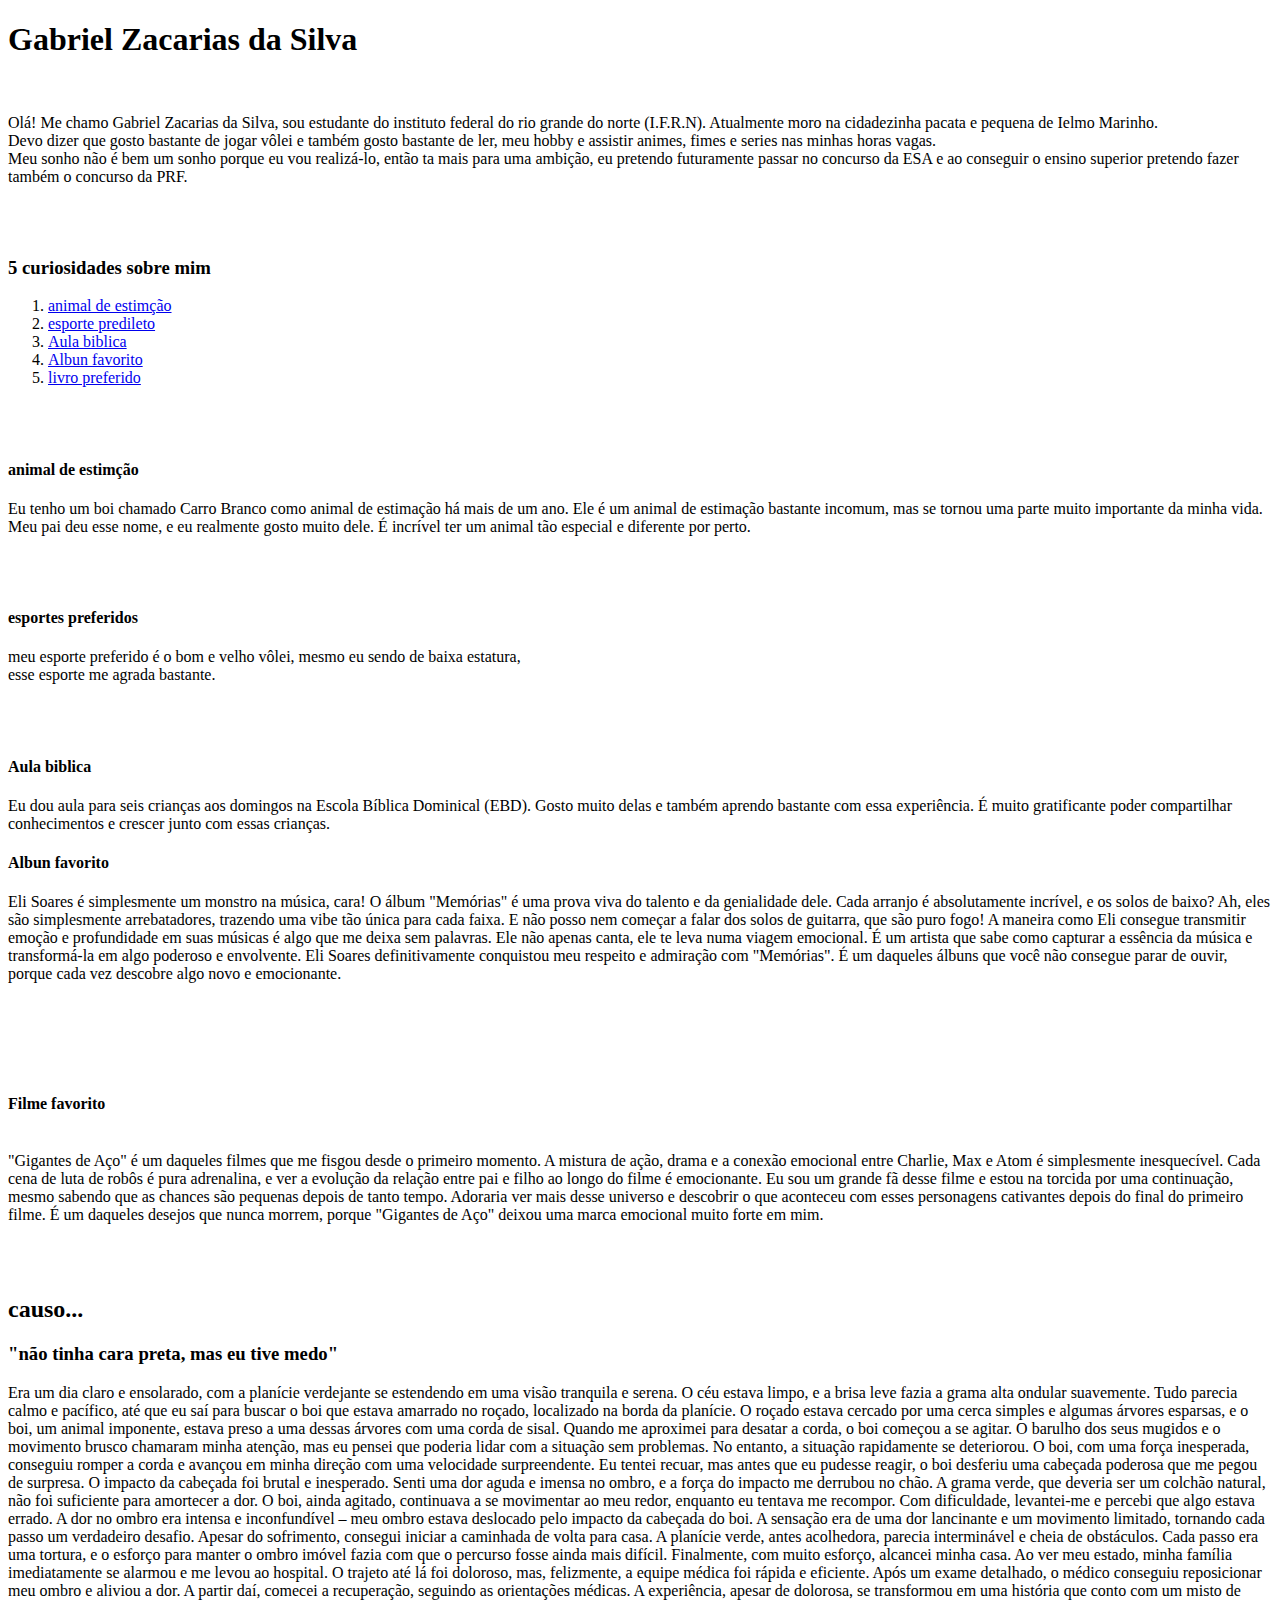
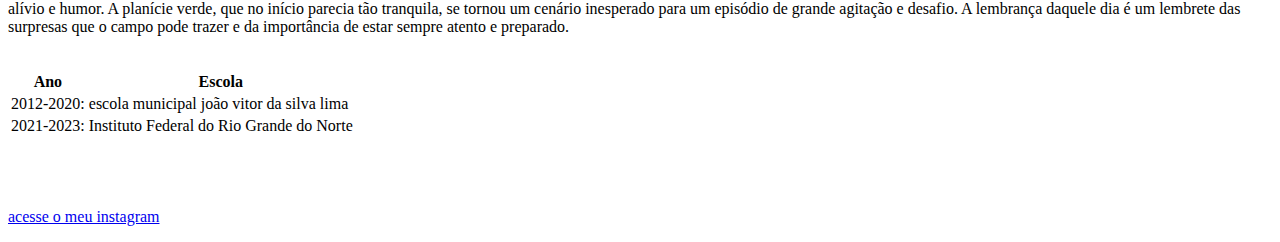
==== Site_Pessoal/index.html @ 0d8bdc3b "Update index.html" ====
<!DOCTYPE html>
<html lang="en">
<head>
    <meta charset="UTF-8">
    <meta name="viewport" content="width=device-width, initial-scale=1.0">
    <link rel="stylesheet" href="style1.css">
    <title>Document</title>
</head>
<body>
    <h1>Gabriel Zacarias da Silva</h1>
    <img src="" alt="">
   
    <p>
        Olá! Me chamo Gabriel Zacarias da Silva, sou estudante do instituto federal do rio grande do norte (I.F.R.N). Atualmente moro na cidadezinha pacata e pequena de Ielmo Marinho. <br> Devo dizer que gosto bastante de jogar vôlei e também gosto bastante de ler, meu hobby e assistir animes, fimes e series nas minhas horas vagas.  <br> Meu sonho não é bem um sonho porque eu vou realizá-lo, então ta mais para uma ambição, eu pretendo futuramente passar no concurso da ESA e ao conseguir o ensino superior pretendo fazer também o concurso da PRF.
    </p>
    <br>
    <br>
    <nav>
        <h3>5 curiosidades sobre mim</h3>
        <ol>
            <li><a href="#animal">animal de estimção </a></li>
            <li><a href="#esporte">esporte predileto</a></li>
            <li><a href="#aula.b">Aula biblica</a></li>
            <li><a href="#musica"> Albun favorito</a></li>
            <li><a href="#Filme">livro preferido</a></li>
         </ol>
         <br>
         <br>
         <h4 id="animal">animal de estimção</h5>
           <p>Eu tenho um boi chamado Carro Branco como animal de estimação há mais de um ano. Ele é um animal de estimação bastante incomum, mas se tornou uma parte muito importante da minha vida. Meu pai deu esse nome, e eu realmente gosto muito dele. É incrível ter um animal tão especial e diferente por perto.</p>
         <br>
         <br>
         <h4 id="esporte">esportes preferidos</h4>
           <p>meu esporte preferido é o bom e velho vôlei, mesmo eu sendo de baixa estatura,<br>
             esse esporte me agrada bastante.</p>
         <br>
         <br>
         <h4 id="aula.b">Aula biblica</h4>
           <p>Eu dou aula para seis crianças aos domingos na Escola Bíblica Dominical (EBD). Gosto muito delas e também aprendo bastante com essa experiência. É muito gratificante poder compartilhar conhecimentos e crescer junto com essas crianças.</p>
          <h4 id="musica">Albun favorito</h4>
           <p>Eli Soares é simplesmente um monstro na música, cara! O álbum "Memórias" é uma prova viva do talento e da genialidade dele. Cada arranjo é absolutamente incrível, e os solos de baixo? Ah, eles são simplesmente arrebatadores, trazendo uma vibe tão única para cada faixa. E não posso nem começar a falar dos solos de guitarra, que são puro fogo!

            A maneira como Eli consegue transmitir emoção e profundidade em suas músicas é algo que me deixa sem palavras. Ele não apenas canta, ele te leva numa viagem emocional. É um artista que sabe como capturar a essência da música e transformá-la em algo poderoso e envolvente.
            
            Eli Soares definitivamente conquistou meu respeito e admiração com "Memórias". É um daqueles álbuns que você não consegue parar de ouvir, porque cada vez descobre algo novo e emocionante. <br>
            <br>
            <br>

            <br>  
          <br>
          <br>
           <h4 id="Filme">Filme favorito</h4>
              <p> <br>
                "Gigantes de Aço" é um daqueles filmes que me fisgou desde o primeiro momento. A mistura de ação, drama e a conexão emocional entre Charlie, Max e Atom é simplesmente inesquecível. Cada cena de luta de robôs é pura adrenalina, e ver a evolução da relação entre pai e filho ao longo do filme é emocionante.

Eu sou um grande fã desse filme e estou na torcida por uma continuação, mesmo sabendo que as chances são pequenas depois de tanto tempo. Adoraria ver mais desse universo e descobrir o que aconteceu com esses personagens cativantes depois do final do primeiro filme. É um daqueles desejos que nunca morrem, porque "Gigantes de Aço" deixou uma marca emocional muito forte em mim.</p>
            <br><br>
            <h2>causo...</h2>
              <h3>"não tinha cara preta, mas eu tive medo"</h3>
               <p>Era um dia claro e ensolarado, com a planície verdejante se estendendo em uma visão tranquila e serena. O céu estava limpo, e a brisa leve fazia a grama alta ondular suavemente. Tudo parecia calmo e pacífico, até que eu saí para buscar o boi que estava amarrado no roçado, localizado na borda da planície.

                O roçado estava cercado por uma cerca simples e algumas árvores esparsas, e o boi, um animal imponente, estava preso a uma dessas árvores com uma corda de sisal. Quando me aproximei para desatar a corda, o boi começou a se agitar. O barulho dos seus mugidos e o movimento brusco chamaram minha atenção, mas eu pensei que poderia lidar com a situação sem problemas.
                
                No entanto, a situação rapidamente se deteriorou. O boi, com uma força inesperada, conseguiu romper a corda e avançou em minha direção com uma velocidade surpreendente. Eu tentei recuar, mas antes que eu pudesse reagir, o boi desferiu uma cabeçada poderosa que me pegou de surpresa.
                
                O impacto da cabeçada foi brutal e inesperado. Senti uma dor aguda e imensa no ombro, e a força do impacto me derrubou no chão. A grama verde, que deveria ser um colchão natural, não foi suficiente para amortecer a dor. O boi, ainda agitado, continuava a se movimentar ao meu redor, enquanto eu tentava me recompor.
                
                Com dificuldade, levantei-me e percebi que algo estava errado. A dor no ombro era intensa e inconfundível – meu ombro estava deslocado pelo impacto da cabeçada do boi. A sensação era de uma dor lancinante e um movimento limitado, tornando cada passo um verdadeiro desafio.
                
                Apesar do sofrimento, consegui iniciar a caminhada de volta para casa. A planície verde, antes acolhedora, parecia interminável e cheia de obstáculos. Cada passo era uma tortura, e o esforço para manter o ombro imóvel fazia com que o percurso fosse ainda mais difícil.
                
                Finalmente, com muito esforço, alcancei minha casa. Ao ver meu estado, minha família imediatamente se alarmou e me levou ao hospital. O trajeto até lá foi doloroso, mas, felizmente, a equipe médica foi rápida e eficiente. Após um exame detalhado, o médico conseguiu reposicionar meu ombro e aliviou a dor. A partir daí, comecei a recuperação, seguindo as orientações médicas.
                
                A experiência, apesar de dolorosa, se transformou em uma história que conto com um misto de alívio e humor. A planície verde, que no início parecia tão tranquila, se tornou um cenário inesperado para um episódio de grande agitação e desafio. A lembrança daquele dia é um lembrete das surpresas que o campo pode trazer e da importância de estar sempre atento e preparado.</p>
          
    </nav>
    
    <table>
        <tr>
         <th>Ano</th>
         <th>Escola</th>
        </tr>
        <tr>
            <td>2012-2020:</td>
            <td>escola municipal joão vitor da silva lima</td>
        </tr>
        <tr>
            <td>2021-2023:</td>
            <br>
            <td>Instituto Federal do Rio Grande do Norte</td>
        </tr>
       
    </table>
    <br>
    <br>
    <br>
    <a href="https://www.instagram.com/gabrielzacarias653/?next=%2F"><p>acesse o meu instagram</p></a>
    
</body>
</html>
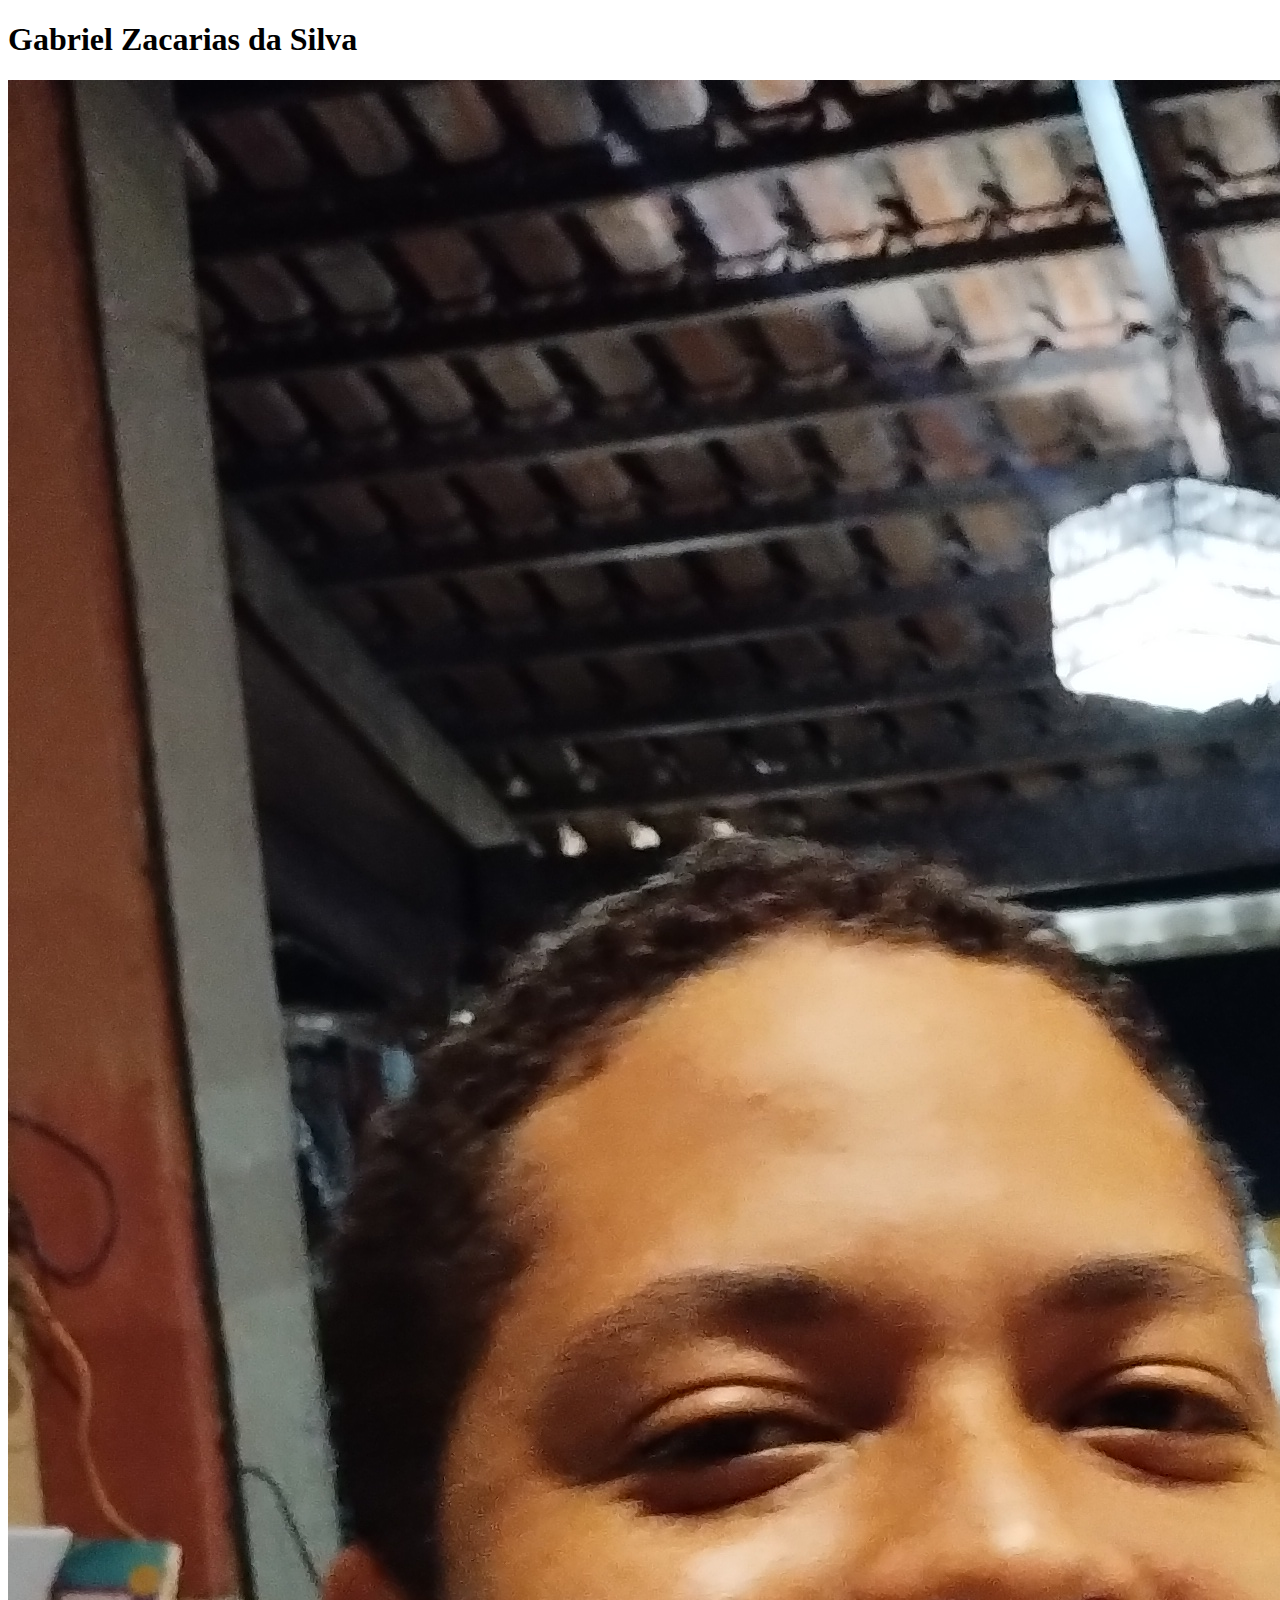
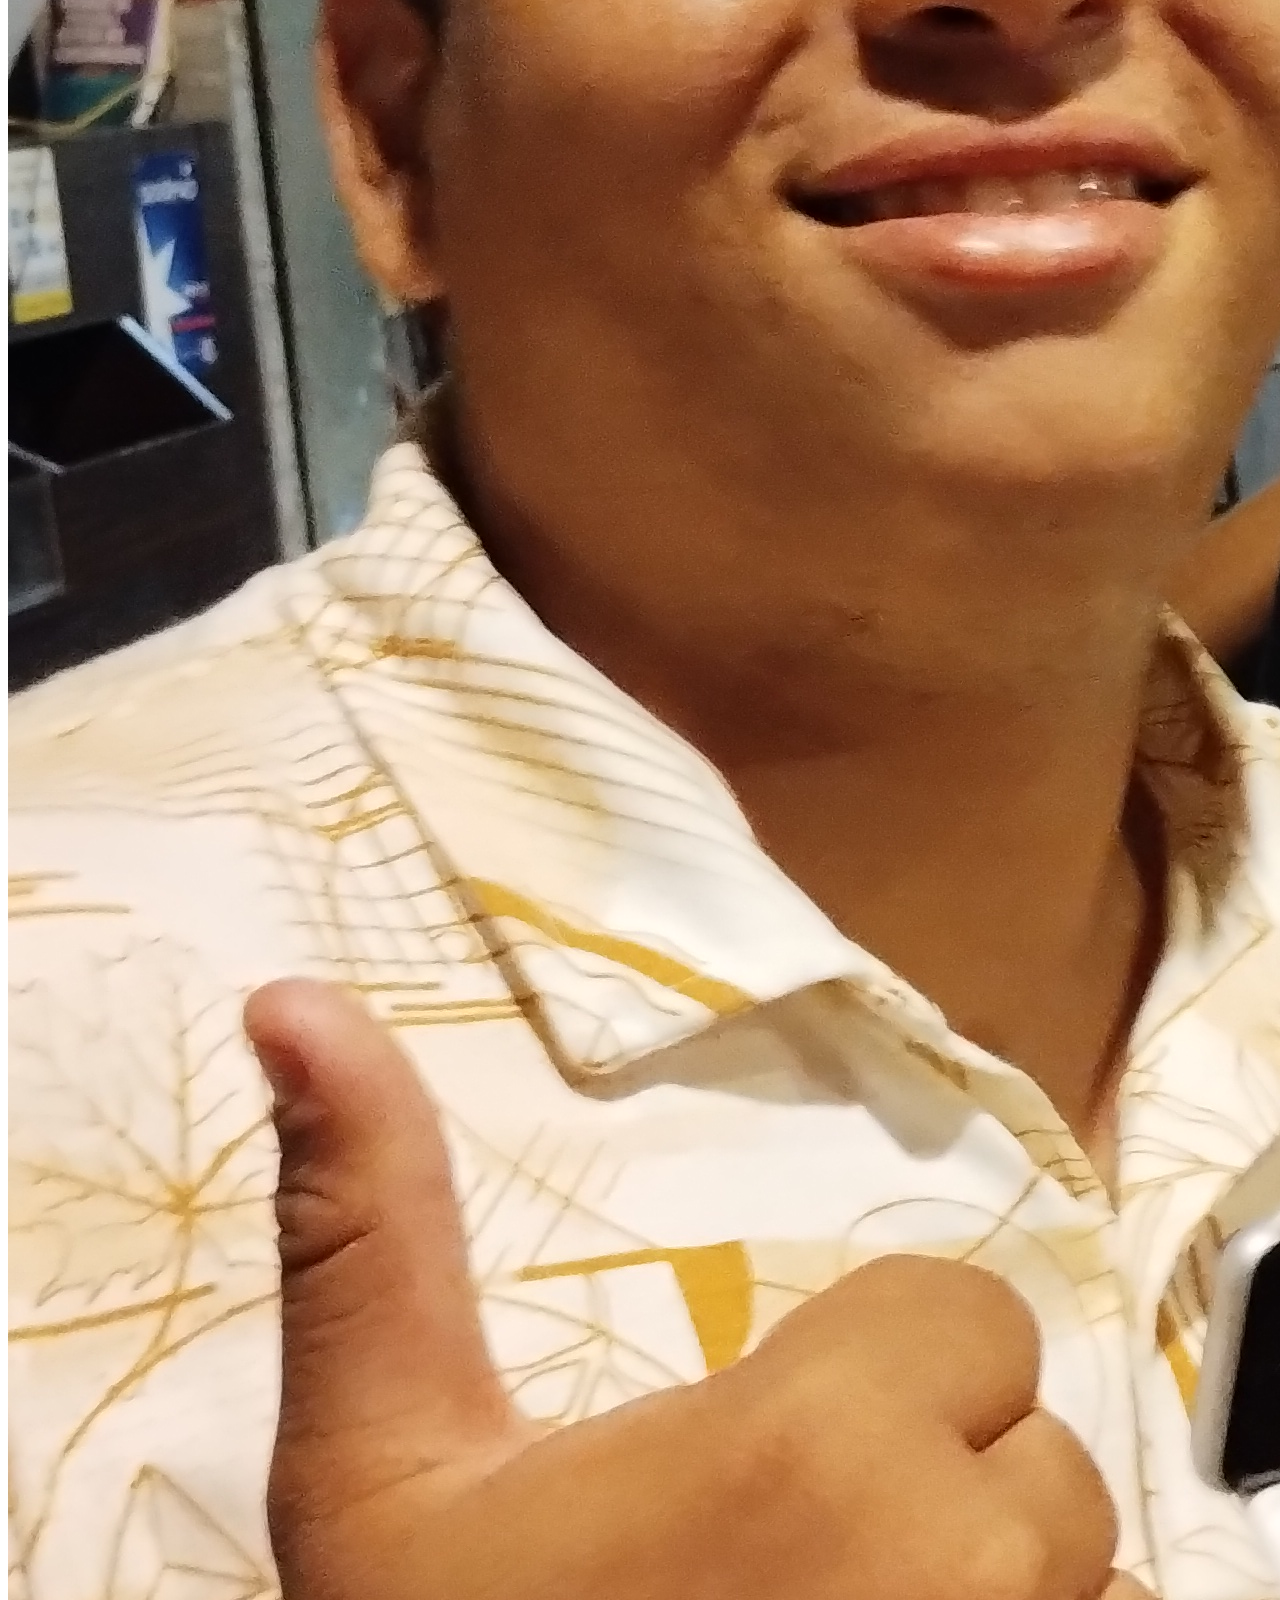
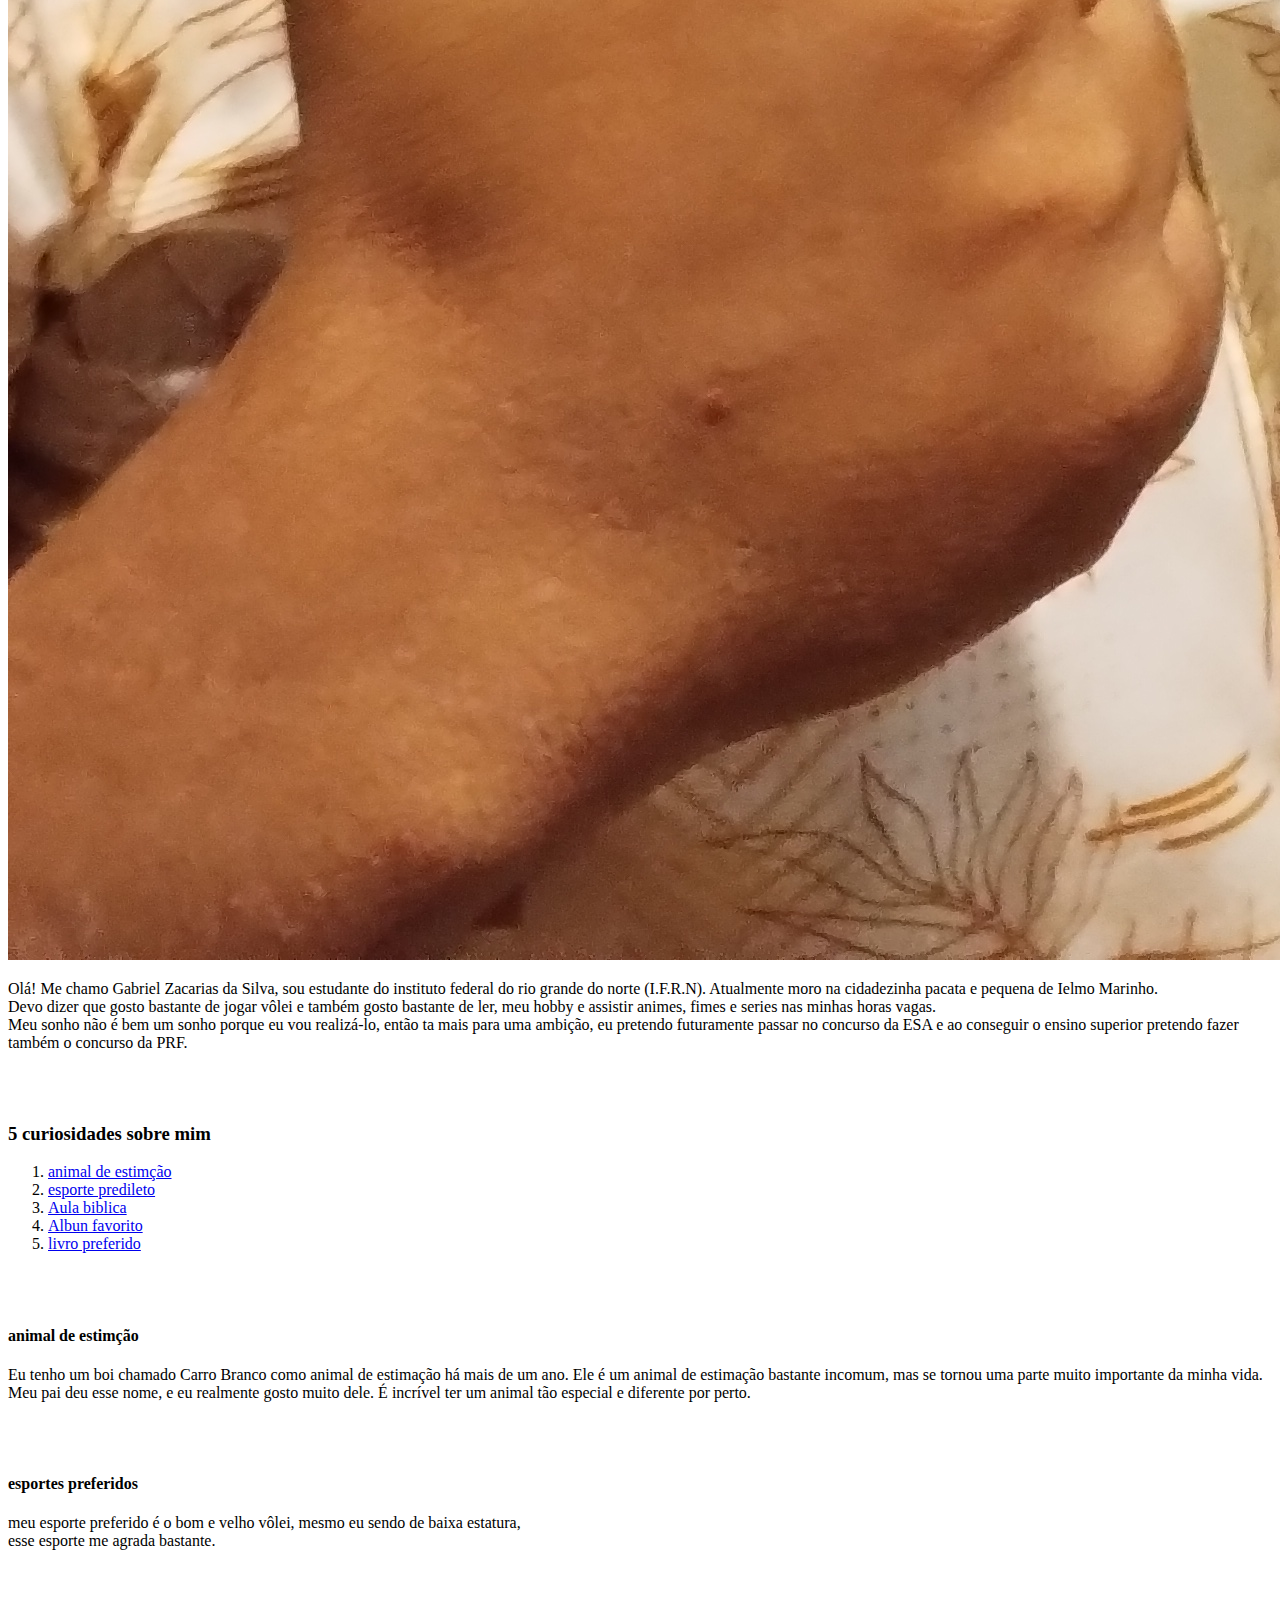
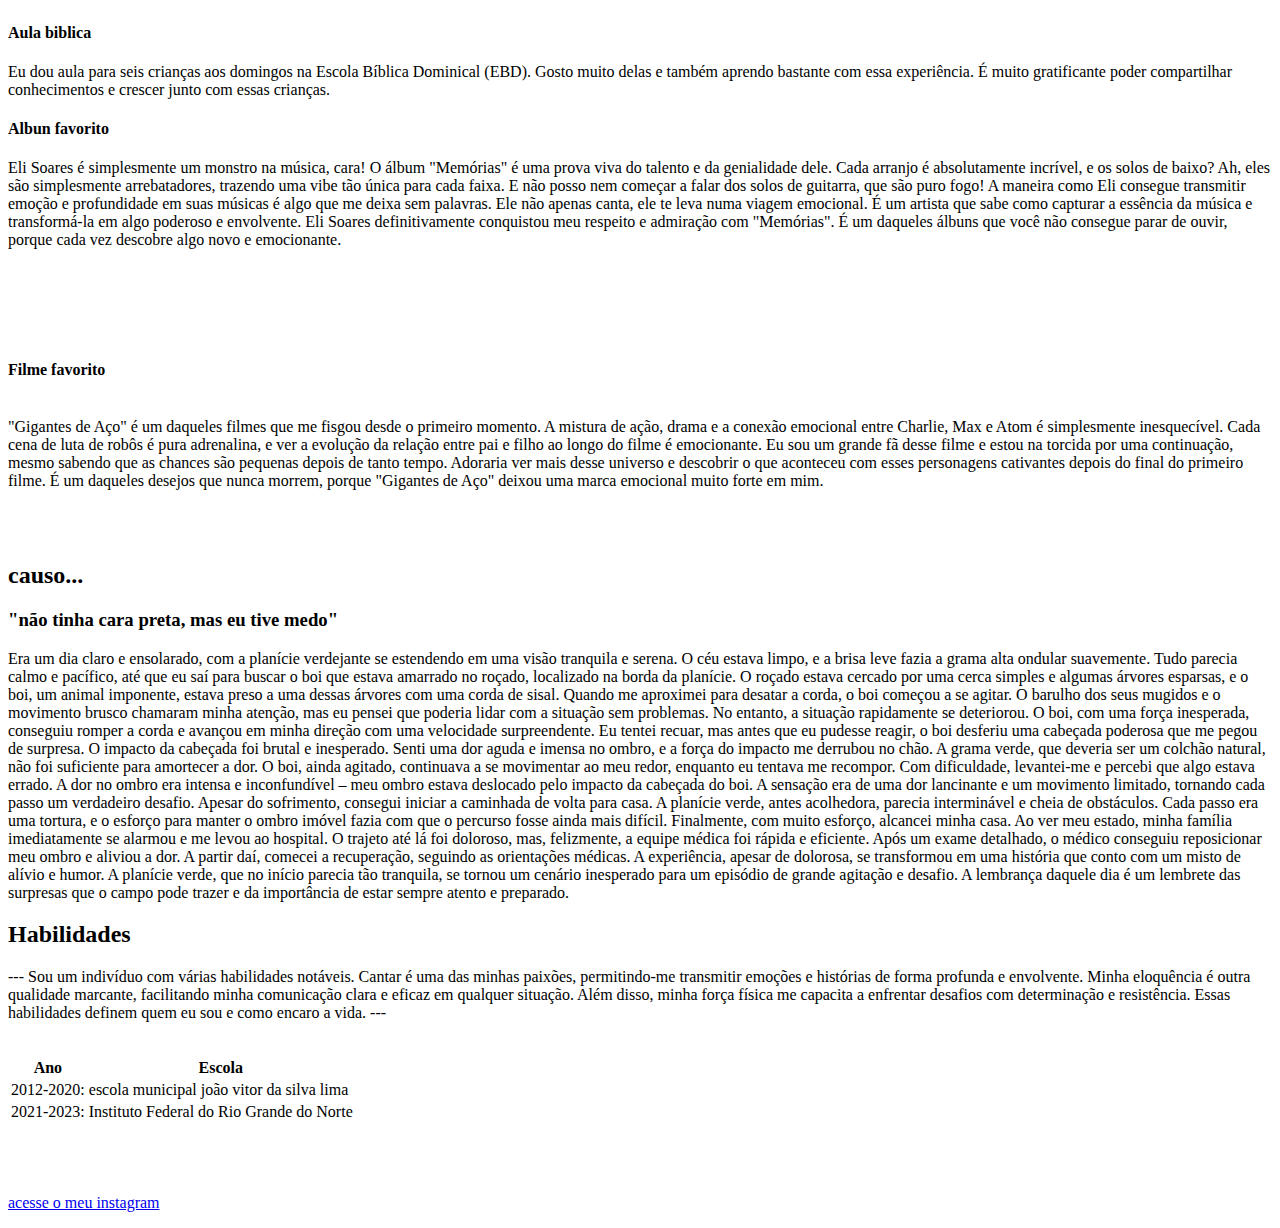
==== commit d5d5100f: "new" ====
--- a/Site_Pessoal/index.html
+++ b/Site_Pessoal/index.html
@@ -8,7 +8,7 @@
 </head>
 <body>
     <h1>Gabriel Zacarias da Silva</h1>
-    <img src="" alt="">
+    <img src="zacarias.jpg" alt="">
    
     <p>
         Olá! Me chamo Gabriel Zacarias da Silva, sou estudante do instituto federal do rio grande do norte (I.F.R.N). Atualmente moro na cidadezinha pacata e pequena de Ielmo Marinho. <br> Devo dizer que gosto bastante de jogar vôlei e também gosto bastante de ler, meu hobby e assistir animes, fimes e series nas minhas horas vagas.  <br> Meu sonho não é bem um sonho porque eu vou realizá-lo, então ta mais para uma ambição, eu pretendo futuramente passar no concurso da ESA e ao conseguir o ensino superior pretendo fazer também o concurso da PRF.
@@ -72,12 +72,23 @@
                 Finalmente, com muito esforço, alcancei minha casa. Ao ver meu estado, minha família imediatamente se alarmou e me levou ao hospital. O trajeto até lá foi doloroso, mas, felizmente, a equipe médica foi rápida e eficiente. Após um exame detalhado, o médico conseguiu reposicionar meu ombro e aliviou a dor. A partir daí, comecei a recuperação, seguindo as orientações médicas.
                 
                 A experiência, apesar de dolorosa, se transformou em uma história que conto com um misto de alívio e humor. A planície verde, que no início parecia tão tranquila, se tornou um cenário inesperado para um episódio de grande agitação e desafio. A lembrança daquele dia é um lembrete das surpresas que o campo pode trazer e da importância de estar sempre atento e preparado.</p>
-          
+         <h2>Habilidades</h2>
+            <p>
+             
+
+---
+
+
+Sou um indivíduo com várias habilidades notáveis. Cantar é uma das minhas paixões, permitindo-me transmitir emoções e histórias de forma profunda e envolvente. Minha eloquência é outra qualidade marcante, facilitando minha comunicação clara e eficaz em qualquer situação. Além disso, minha força física me capacita a enfrentar desafios com determinação e resistência. Essas habilidades definem quem eu sou e como encaro a vida.
+
+---
+            </p> 
     </nav>
     
     <table>
         <tr>
          <th>Ano</th>
+        
          <th>Escola</th>
         </tr>
         <tr>
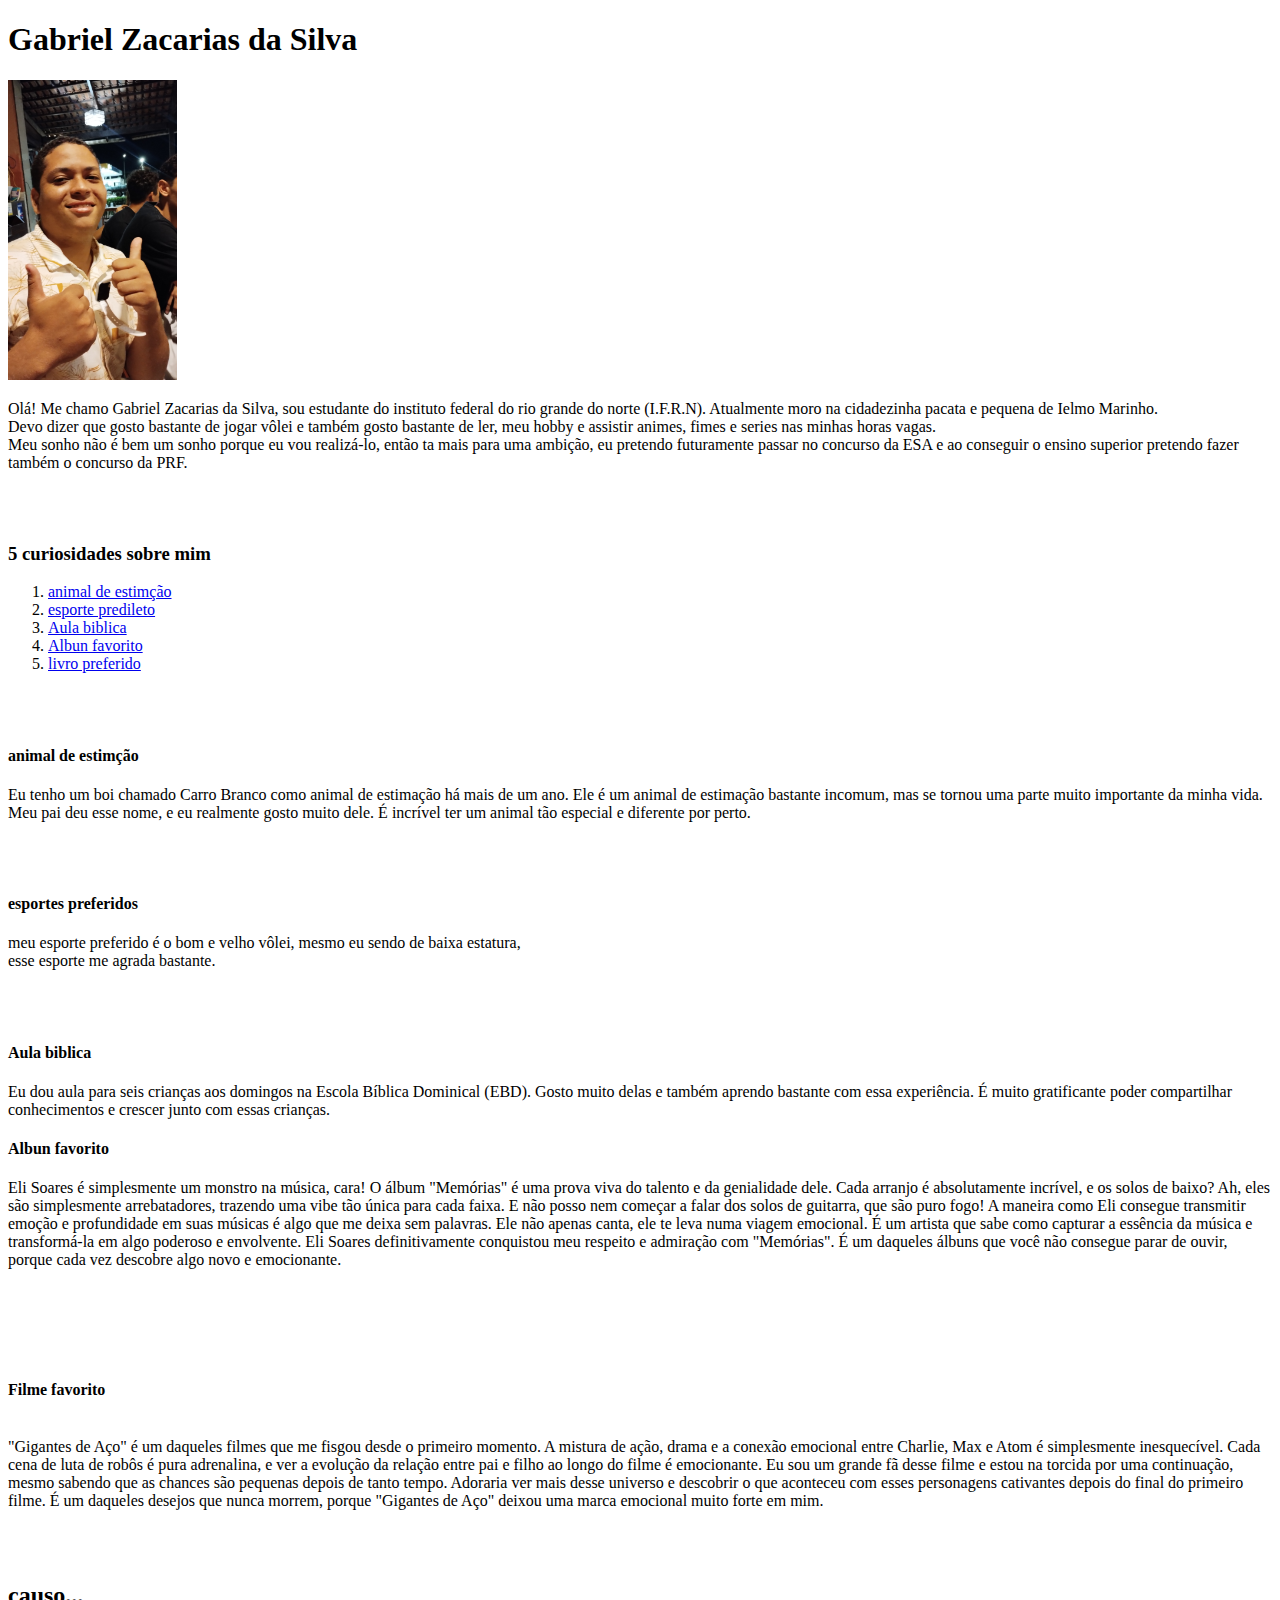
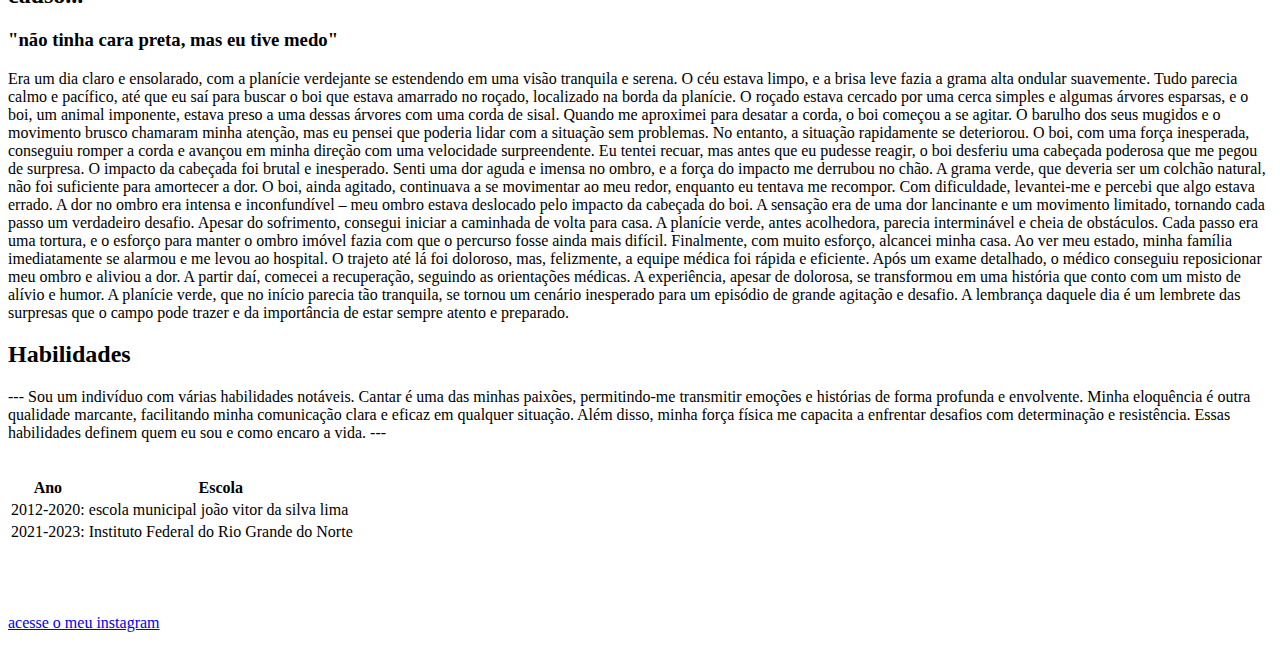
==== commit a8dab231: "Update index.html" ====
--- a/Site_Pessoal/index.html
+++ b/Site_Pessoal/index.html
@@ -4,12 +4,15 @@
     <meta charset="UTF-8">
     <meta name="viewport" content="width=device-width, initial-scale=1.0">
     <link rel="stylesheet" href="style1.css">
-    <title>Document</title>
+    <title>zacarias</title>
 </head>
 <body>
     <h1>Gabriel Zacarias da Silva</h1>
-    <img src="zacarias.jpg" alt="">
    
+    <img src="zacarias.jpg" alt="" height="300px">
+   
+  </style>
+     </style>
     <p>
         Olá! Me chamo Gabriel Zacarias da Silva, sou estudante do instituto federal do rio grande do norte (I.F.R.N). Atualmente moro na cidadezinha pacata e pequena de Ielmo Marinho. <br> Devo dizer que gosto bastante de jogar vôlei e também gosto bastante de ler, meu hobby e assistir animes, fimes e series nas minhas horas vagas.  <br> Meu sonho não é bem um sonho porque eu vou realizá-lo, então ta mais para uma ambição, eu pretendo futuramente passar no concurso da ESA e ao conseguir o ensino superior pretendo fazer também o concurso da PRF.
     </p>
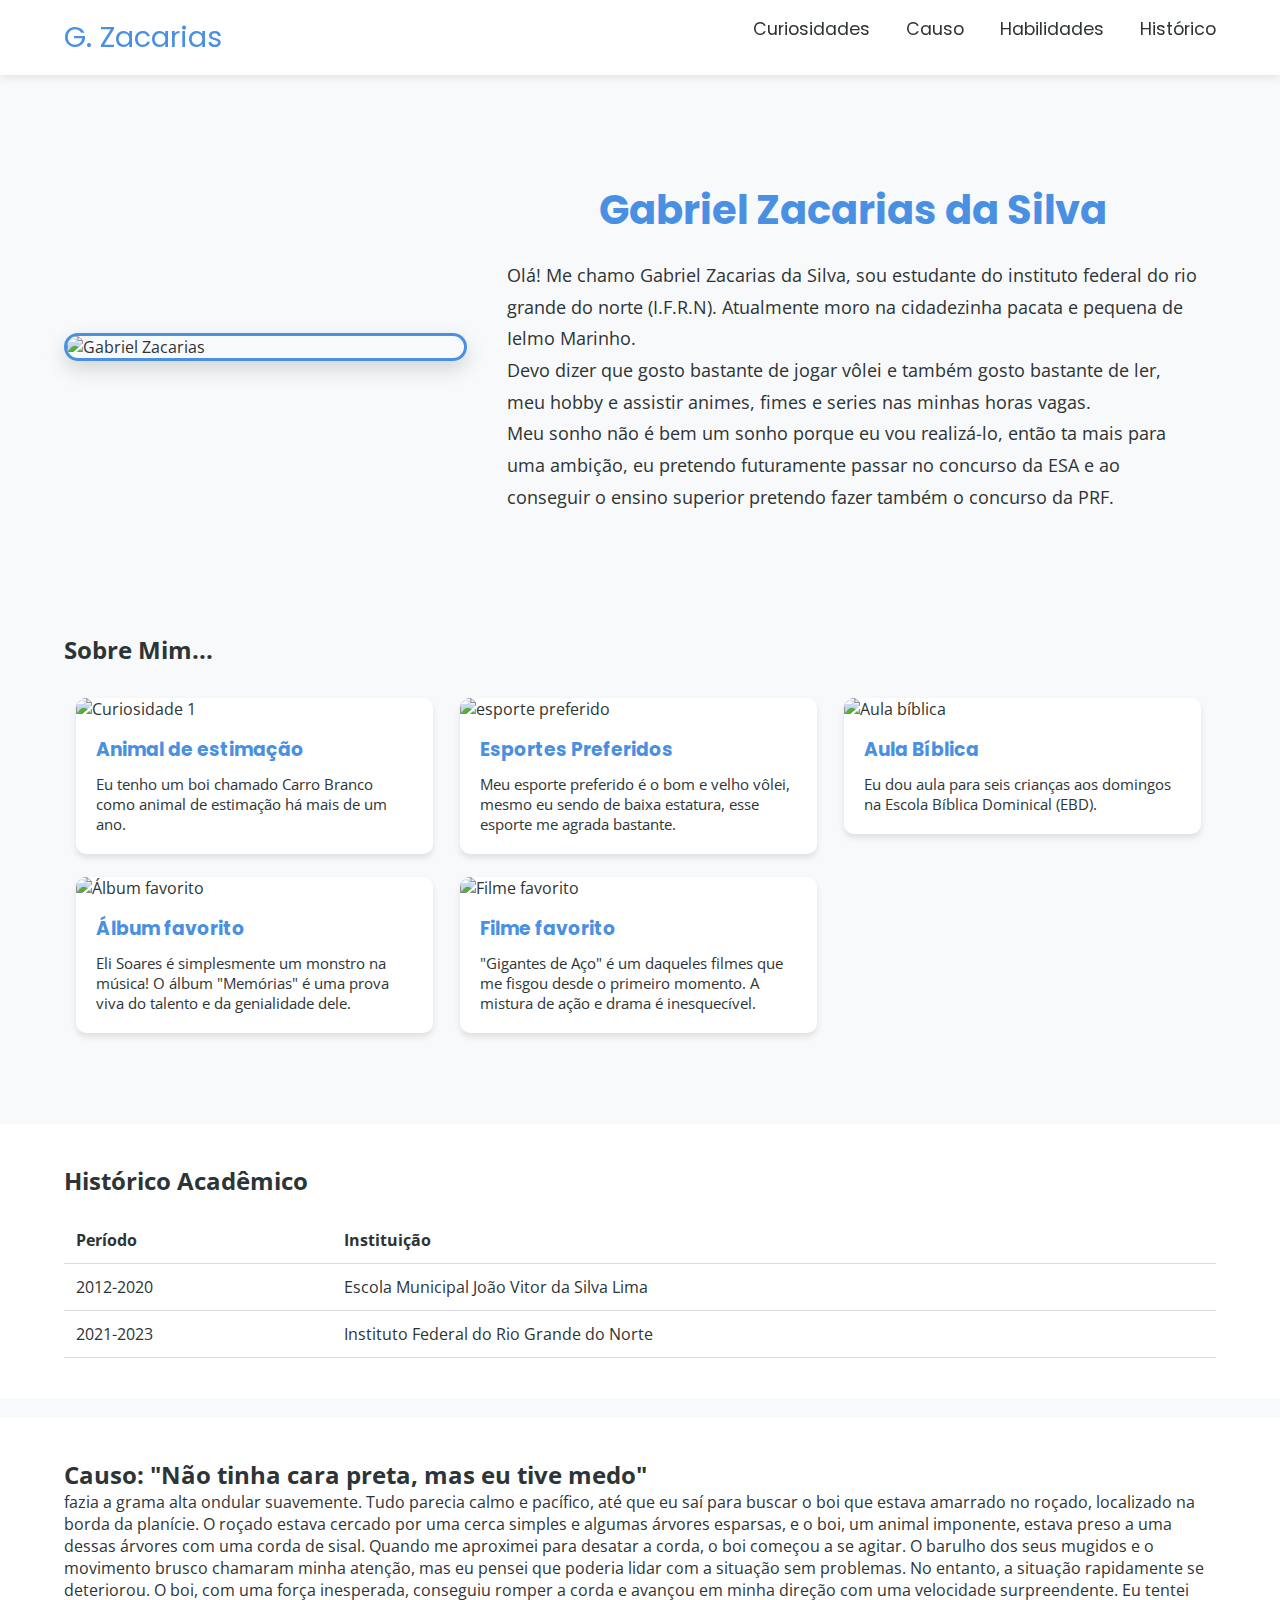
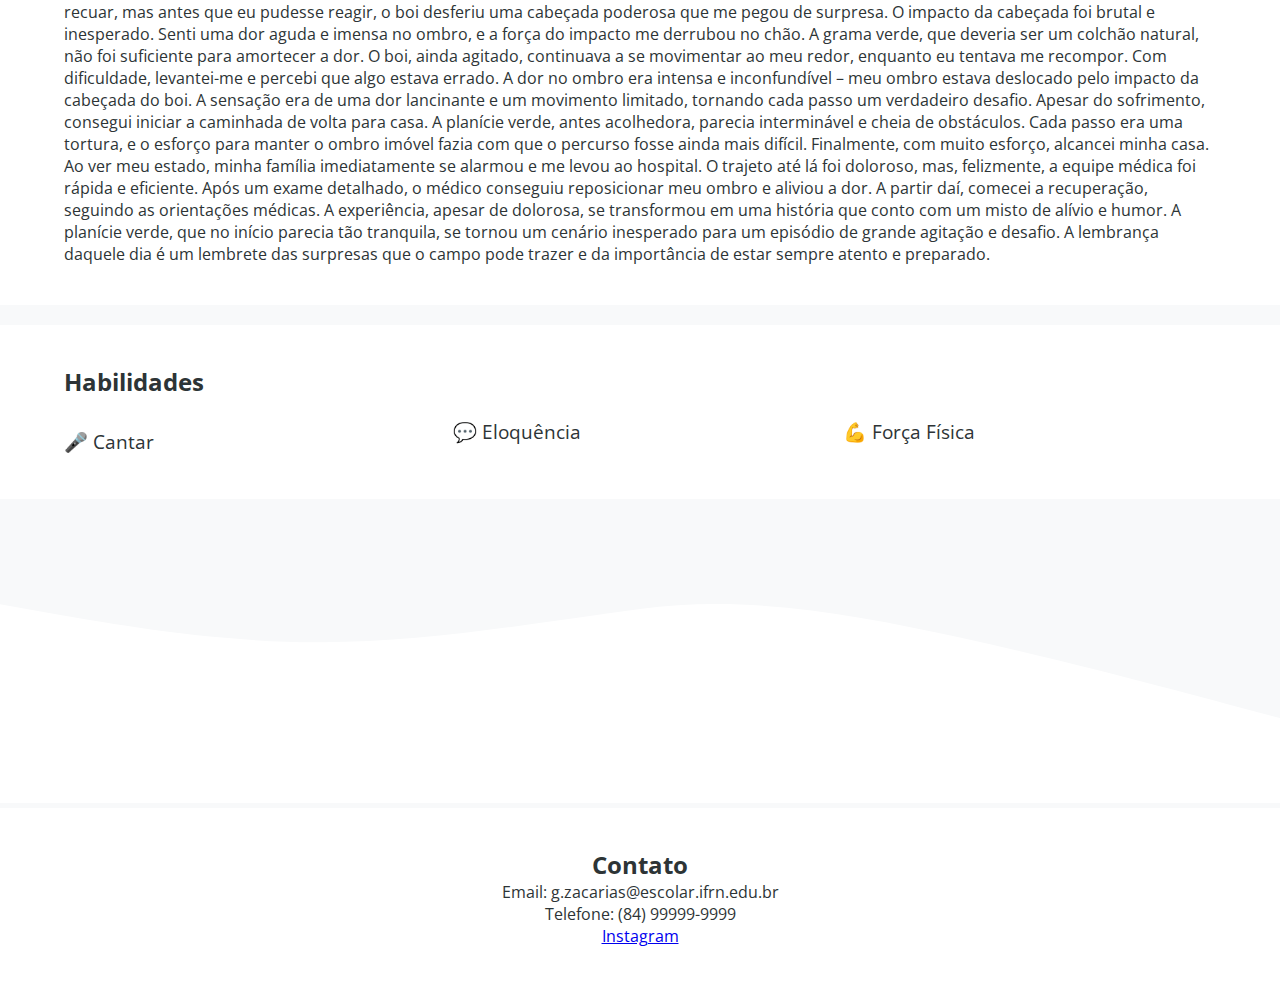
==== commit 5ba9096a: "new code" ====
--- a/Site_Pessoal/index.html
+++ b/Site_Pessoal/index.html
@@ -1,66 +1,95 @@
 <!DOCTYPE html>
-<html lang="en">
+<html lang="pt-BR">
 <head>
     <meta charset="UTF-8">
     <meta name="viewport" content="width=device-width, initial-scale=1.0">
-    <link rel="stylesheet" href="style1.css">
-    <title>zacarias</title>
+    <title>Gabriel Zacarias</title>
+    <link href="https://fonts.googleapis.com/css2?family=Poppins:wght@400;600;700&family=Open+Sans:wght@400;600&display=swap" rel="stylesheet">
+    <link rel="stylesheet" href="style.css">
 </head>
 <body>
-    <h1>Gabriel Zacarias da Silva</h1>
-   
-    <img src="zacarias.jpg" alt="" height="300px">
-   
-  </style>
-     </style>
-    <p>
-        Olá! Me chamo Gabriel Zacarias da Silva, sou estudante do instituto federal do rio grande do norte (I.F.R.N). Atualmente moro na cidadezinha pacata e pequena de Ielmo Marinho. <br> Devo dizer que gosto bastante de jogar vôlei e também gosto bastante de ler, meu hobby e assistir animes, fimes e series nas minhas horas vagas.  <br> Meu sonho não é bem um sonho porque eu vou realizá-lo, então ta mais para uma ambição, eu pretendo futuramente passar no concurso da ESA e ao conseguir o ensino superior pretendo fazer também o concurso da PRF.
-    </p>
-    <br>
-    <br>
-    <nav>
-        <h3>5 curiosidades sobre mim</h3>
-        <ol>
-            <li><a href="#animal">animal de estimção </a></li>
-            <li><a href="#esporte">esporte predileto</a></li>
-            <li><a href="#aula.b">Aula biblica</a></li>
-            <li><a href="#musica"> Albun favorito</a></li>
-            <li><a href="#Filme">livro preferido</a></li>
-         </ol>
-         <br>
-         <br>
-         <h4 id="animal">animal de estimção</h5>
-           <p>Eu tenho um boi chamado Carro Branco como animal de estimação há mais de um ano. Ele é um animal de estimação bastante incomum, mas se tornou uma parte muito importante da minha vida. Meu pai deu esse nome, e eu realmente gosto muito dele. É incrível ter um animal tão especial e diferente por perto.</p>
-         <br>
-         <br>
-         <h4 id="esporte">esportes preferidos</h4>
-           <p>meu esporte preferido é o bom e velho vôlei, mesmo eu sendo de baixa estatura,<br>
-             esse esporte me agrada bastante.</p>
-         <br>
-         <br>
-         <h4 id="aula.b">Aula biblica</h4>
-           <p>Eu dou aula para seis crianças aos domingos na Escola Bíblica Dominical (EBD). Gosto muito delas e também aprendo bastante com essa experiência. É muito gratificante poder compartilhar conhecimentos e crescer junto com essas crianças.</p>
-          <h4 id="musica">Albun favorito</h4>
-           <p>Eli Soares é simplesmente um monstro na música, cara! O álbum "Memórias" é uma prova viva do talento e da genialidade dele. Cada arranjo é absolutamente incrível, e os solos de baixo? Ah, eles são simplesmente arrebatadores, trazendo uma vibe tão única para cada faixa. E não posso nem começar a falar dos solos de guitarra, que são puro fogo!
+    <header class="header">
+        <div class="nome-abreviado">
+            <p>G. Zacarias</p>
+        </div>
+        <nav class="nav-links">
+            <a href="#curiosidades">Curiosidades</a>
+            <a href="#causo">Causo</a>
+            <a href="#habilidades">Habilidades</a>
+            <a href="#historico">Histórico</a>
+        </nav>
+    </header>
 
-            A maneira como Eli consegue transmitir emoção e profundidade em suas músicas é algo que me deixa sem palavras. Ele não apenas canta, ele te leva numa viagem emocional. É um artista que sabe como capturar a essência da música e transformá-la em algo poderoso e envolvente.
+    <section class="hero">
+        <div class="hero-content">
+            <img src="http://127.0.0.1:5500/sitePessoal/imghero.jpg" alt="Gabriel Zacarias" class="hero-image">
+            <div class="hero-text">
+                <h1>Gabriel Zacarias da Silva</h1>
+                <p>Olá! Me chamo Gabriel Zacarias da Silva, sou estudante do instituto federal do rio grande do norte (I.F.R.N). Atualmente moro na cidadezinha pacata e pequena de Ielmo Marinho. <br> Devo dizer que gosto bastante de jogar vôlei e também gosto bastante de ler, meu hobby e assistir animes, fimes e series nas minhas horas vagas.  <br> Meu sonho não é bem um sonho porque eu vou realizá-lo, então ta mais para uma ambição, eu pretendo futuramente passar no concurso da ESA e ao conseguir o ensino superior pretendo fazer também o concurso da PRF.</p>
+            </div>
+        </div>
+    </section>
+
+    
+</body>
+</html>
             
-            Eli Soares definitivamente conquistou meu respeito e admiração com "Memórias". É um daqueles álbuns que você não consegue parar de ouvir, porque cada vez descobre algo novo e emocionante. <br>
-            <br>
-            <br>
+        </div>
+    </section>
 
-            <br>  
-          <br>
-          <br>
-           <h4 id="Filme">Filme favorito</h4>
-              <p> <br>
-                "Gigantes de Aço" é um daqueles filmes que me fisgou desde o primeiro momento. A mistura de ação, drama e a conexão emocional entre Charlie, Max e Atom é simplesmente inesquecível. Cada cena de luta de robôs é pura adrenalina, e ver a evolução da relação entre pai e filho ao longo do filme é emocionante.
+    <main class="conteudo">
+        <section id="curiosidades" class="curiosidades">
+            <h2>Sobre Mim...</h2>
+            <div class="card-container">
+                <div class="card">
+                    <img src="http://127.0.0.1:5500/sitePessoal/animal%20de%20estima%C3%A7%C3%A3o.jpg" alt="Curiosidade 1">
+                    <h3>Animal de estimação</h3>
+                    <p>Eu tenho um boi chamado Carro Branco como animal de estimação há mais de um ano.</p>
+                </div>
+                <div class="card">
+                    <img src="https://conteudo.imguol.com.br/c/esporte/72/2022/09/06/leal-e-um-dos-destaques-no-ataque-da-selecao-brasileira-de-volei-1662493763877_v2_4x3.jpg" alt="esporte preferido">
+                    <h3>Esportes Preferidos</h3>
+                    <p>Meu esporte preferido é o bom e velho vôlei, mesmo eu sendo de baixa estatura, esse esporte me agrada bastante.</p>
+                </div>
+                <div class="card">
+                    <img src="http://127.0.0.1:5500/sitePessoal/aulabiblica.jpg" alt="Aula bíblica">
+                    <h3>Aula Bíblica</h3>
+                    <p>Eu dou aula para seis crianças aos domingos na Escola Bíblica Dominical (EBD).</p>
+                </div>
+                <div class="card">
+                    <img src="https://i.ytimg.com/vi/rB7jVm8sG6A/hq720.jpg?sqp=-oaymwEhCK4FEIIDSFryq4qpAxMIARUAAAAAGAElAADIQj0AgKJD&rs=AOn4CLD98NRzrXEQx0vChYI5CwC3XfxQEw" alt="Álbum favorito">
+                    <h3>Álbum favorito</h3>
+                    <p>Eli Soares é simplesmente um monstro na música! O álbum "Memórias" é uma prova viva do talento e da genialidade dele.</p>
+                </div>
+                <div class="card">
+                    <img src="https://ogimg.infoglobo.com.br/in/2897779-eec-873/FT1086A/Gigantes-de-Aco-Real-Steel-Hugh-JackmanFoto-Divulgacao.jpg" alt="Filme favorito">
+                    <h3>Filme favorito</h3>
+                    <p>"Gigantes de Aço" é um daqueles filmes que me fisgou desde o primeiro momento. A mistura de ação e drama é inesquecível.</p>
+                </div>
+            </div>
+        </section>
 
-Eu sou um grande fã desse filme e estou na torcida por uma continuação, mesmo sabendo que as chances são pequenas depois de tanto tempo. Adoraria ver mais desse universo e descobrir o que aconteceu com esses personagens cativantes depois do final do primeiro filme. É um daqueles desejos que nunca morrem, porque "Gigantes de Aço" deixou uma marca emocional muito forte em mim.</p>
-            <br><br>
-            <h2>causo...</h2>
-              <h3>"não tinha cara preta, mas eu tive medo"</h3>
-               <p>Era um dia claro e ensolarado, com a planície verdejante se estendendo em uma visão tranquila e serena. O céu estava limpo, e a brisa leve fazia a grama alta ondular suavemente. Tudo parecia calmo e pacífico, até que eu saí para buscar o boi que estava amarrado no roçado, localizado na borda da planície.
+        <section id="historico" class="historico">
+            <h2>Histórico Acadêmico</h2>
+            <table>
+                <tr>
+                    <th>Período</th>
+                    <th>Instituição</th>
+                </tr>
+                <tr>
+                    <td>2012-2020</td>
+                    <td>Escola Municipal João Vitor da Silva Lima</td>
+                </tr>
+                <tr>
+                    <td>2021-2023</td>
+                    <td>Instituto Federal do Rio Grande do Norte</td>
+                </tr>
+            </table>
+        </section>
+
+        <section id="causo" class="causo">
+            <h2>Causo: "Não tinha cara preta, mas eu tive medo"</h2>
+            <p> fazia a grama alta ondular suavemente. Tudo parecia calmo e pacífico, até que eu saí para buscar o boi que estava amarrado no roçado, localizado na borda da planície.
 
                 O roçado estava cercado por uma cerca simples e algumas árvores esparsas, e o boi, um animal imponente, estava preso a uma dessas árvores com uma corda de sisal. Quando me aproximei para desatar a corda, o boi começou a se agitar. O barulho dos seus mugidos e o movimento brusco chamaram minha atenção, mas eu pensei que poderia lidar com a situação sem problemas.
                 
@@ -75,40 +104,33 @@
                 Finalmente, com muito esforço, alcancei minha casa. Ao ver meu estado, minha família imediatamente se alarmou e me levou ao hospital. O trajeto até lá foi doloroso, mas, felizmente, a equipe médica foi rápida e eficiente. Após um exame detalhado, o médico conseguiu reposicionar meu ombro e aliviou a dor. A partir daí, comecei a recuperação, seguindo as orientações médicas.
                 
                 A experiência, apesar de dolorosa, se transformou em uma história que conto com um misto de alívio e humor. A planície verde, que no início parecia tão tranquila, se tornou um cenário inesperado para um episódio de grande agitação e desafio. A lembrança daquele dia é um lembrete das surpresas que o campo pode trazer e da importância de estar sempre atento e preparado.</p>
-         <h2>Habilidades</h2>
-            <p>
-             
+        </section>
 
----
+        <section id="habilidades" class="habilidades">
+            <h2>Habilidades</h2>
+            <div class="habilidades-content">
+                <p>🎤 Cantar</p>
+                <p>💬 Eloquência</p>
+                <p>💪 Força Física</p>
+            </div>
+        </section>
+    </main>
 
+    <div class="wave-footer">
+        <svg viewBox="0 0 1440 320" xmlns="http://www.w3.org/2000/svg">
+            <path fill="#ffffff" fill-opacity="1"
+                d="M0,96L60,106.7C120,117,240,139,360,138.7C480,139,600,117,720,101.3C840,85,960,107,1080,133.3C1200,160,1320,192,1380,208L1440,224L1440,320L1380,320C1320,320,1200,320,1080,320C960,320,840,320,720,320C600,320,480,320,360,320C240,320,120,320,60,320L0,320Z">
+            </path>
+        </svg>
+    </div>
 
-Sou um indivíduo com várias habilidades notáveis. Cantar é uma das minhas paixões, permitindo-me transmitir emoções e histórias de forma profunda e envolvente. Minha eloquência é outra qualidade marcante, facilitando minha comunicação clara e eficaz em qualquer situação. Além disso, minha força física me capacita a enfrentar desafios com determinação e resistência. Essas habilidades definem quem eu sou e como encaro a vida.
-
----
-            </p> 
-    </nav>
-    
-    <table>
-        <tr>
-         <th>Ano</th>
-        
-         <th>Escola</th>
-        </tr>
-        <tr>
-            <td>2012-2020:</td>
-            <td>escola municipal joão vitor da silva lima</td>
-        </tr>
-        <tr>
-            <td>2021-2023:</td>
-            <br>
-            <td>Instituto Federal do Rio Grande do Norte</td>
-        </tr>
-       
-    </table>
-    <br>
-    <br>
-    <br>
-    <a href="https://www.instagram.com/gabrielzacarias653/?next=%2F"><p>acesse o meu instagram</p></a>
-    
+    <footer class="footer">
+        <div class="footer-conteudo">
+            <h2>Contato</h2>
+            <p>Email: g.zacarias@escolar.ifrn.edu.br</p>
+            <p>Telefone: (84) 99999-9999</p>
+            <a href="https://www.instagram.com/gabrielzacarias653/">Instagram</a>
+        </div>
+    </footer>
 </body>
 </html>--- a/Site_Pessoal/style.css
+++ b/Site_Pessoal/style.css
@@ -0,0 +1,219 @@
+
+:root {
+    --cor-primaria: #f8f9fa;
+    --cor-secundaria: #ffffff;
+    --cor-destaque: #4a90e2;
+    --cor-texto: #2d3436;
+    
+  }
+  
+  * {
+    margin: 0;
+    padding: 0;
+    box-sizing: border-box;
+  }
+  
+  body {
+    font-family: 'Open Sans', sans-serif;
+    color: var(--cor-texto);
+    background-color: var(--cor-primaria);
+  }
+  
+  .header {
+    background-color: var(--cor-secundaria);
+    padding: 1rem 5%;
+    box-shadow: 0 2px 10px rgba(0,0,0,0.1);
+    position: fixed;
+    width: 100%;
+    top: 0;
+    z-index: 1000;
+  }
+  
+  .nome-abreviado {
+    display: inline-block;
+  }
+  
+  .nome-abreviado p {
+    font-size: 1.8rem;
+    font-family: 'Poppins', sans-serif;
+    color: var(--cor-destaque);
+  }
+  
+  .nav-links {
+    display: block; /* Opcional, já que float força isso */
+    float: right;
+  
+  }
+  
+  .nav-links a {
+    font-size: 1.1rem;
+    margin-left: 2rem;
+    color: var(--cor-texto);
+    text-decoration: none;
+    font-family: 'Poppins', sans-serif;
+  }
+  
+  .nav-links a:hover {
+    color: var(--cor-destaque);
+  }
+  
+  .hero {
+    padding: 120px 5% 80px;
+    margin-top: 60px;
+  }
+  
+  .hero-content {
+    max-width: 1200px;
+    margin: 0 auto;
+    display: flex;
+    align-items: center; /* Alinha a imagem e o texto verticalmente */
+    gap: 40px; /* Espaço entre a imagem e o texto */
+  }
+  
+  .hero-image {
+    width: 35%;
+    border-radius: 15px;
+    border: 3px solid var(--cor-destaque);
+    box-shadow: 0 8px 20px rgba(0,0,0,0.15);
+  }
+  
+  .hero-text {
+    width: 60%;
+    text-align: left;
+    display: flex;
+    flex-direction: column;
+    justify-content: center; 
+    height: 100%; 
+  }
+  
+  .hero-text h1 {
+    font-size: 2.5rem;
+    font-family: 'Poppins', sans-serif;
+    color: var(--cor-destaque);
+    margin-bottom: 20px;
+    text-align: center; 
+  }
+  
+  .hero-text p {
+    font-size: 1.1rem;
+    line-height: 1.8;
+    color: var(--cor-texto);
+  }
+  
+  
+  
+  
+  .hero-image {
+    width: 35%;
+    display: inline-block;
+    vertical-align: top;
+    border-radius: 15px;
+    border: 3px solid var(--cor-destaque);
+  }
+  
+  .curiosidades {
+    padding: 40px 5%;
+  }
+  
+  .card-container {
+    margin: 20px auto;
+    max-width: 1200px;
+  }
+  
+  .card {
+    width: 31%;
+    display: inline-block;
+    margin: 1%;
+    background: var(--cor-secundaria);
+    border-radius: 10px;
+    box-shadow: 0 4px 6px rgba(0,0,0,0.1);
+    vertical-align: top;
+    text-align: left;
+  }
+  
+  .card img {
+    width: 100%;
+    height: 200px;
+    object-fit: cover;
+    border-radius: 10px 10px 0 0;
+  }
+  
+  .card h3 {
+    font-family: 'Poppins', sans-serif;
+    color: var(--cor-destaque);
+    padding: 15px 20px 0;
+  }
+  
+  .card p {
+    padding: 10px 20px 20px;
+    font-size: 0.95em;
+  }
+  
+  .historico, .causo, .habilidades {
+    padding: 40px 5%;
+    background-color: var(--cor-secundaria);
+    margin: 20px 0;
+  }
+  
+  table {
+    width: 100%;
+    border-collapse: collapse;
+    margin-top: 20px;
+  }
+  
+  th, td {
+    padding: 12px;
+    text-align: left;
+    border-bottom: 1px solid #ddd;
+  }
+  
+  .habilidades-content {
+    column-count: 3;
+    margin-top: 20px;
+  }
+  
+  .habilidades-content p {
+    font-size: 1.2em;
+    margin: 10px 0;
+  }
+  
+  .wave-footer {
+    background-color: var(--cor-primaria);
+  }
+  
+  .footer {
+    background-color: var(--cor-secundaria);
+    padding: 40px 5%;
+    text-align: center;
+  }
+  
+  @media (max-width: 768px) {
+    .hero-text, .hero-image {
+        width: 100%;
+        display: block;
+    }
+    
+    .hero-text {
+        padding-right: 0;
+        margin-bottom: 30px;
+    }
+    
+    .card {
+        width: 48%;
+    }
+    
+    .habilidades-content {
+        column-count: 1;
+    }
+  }
+  
+  @media (max-width: 480px) {
+    .card {
+        width: 100%;
+    }
+    
+    .nav-links a {
+        margin-left: 1rem;
+        font-size: 1rem;
+    }
+  }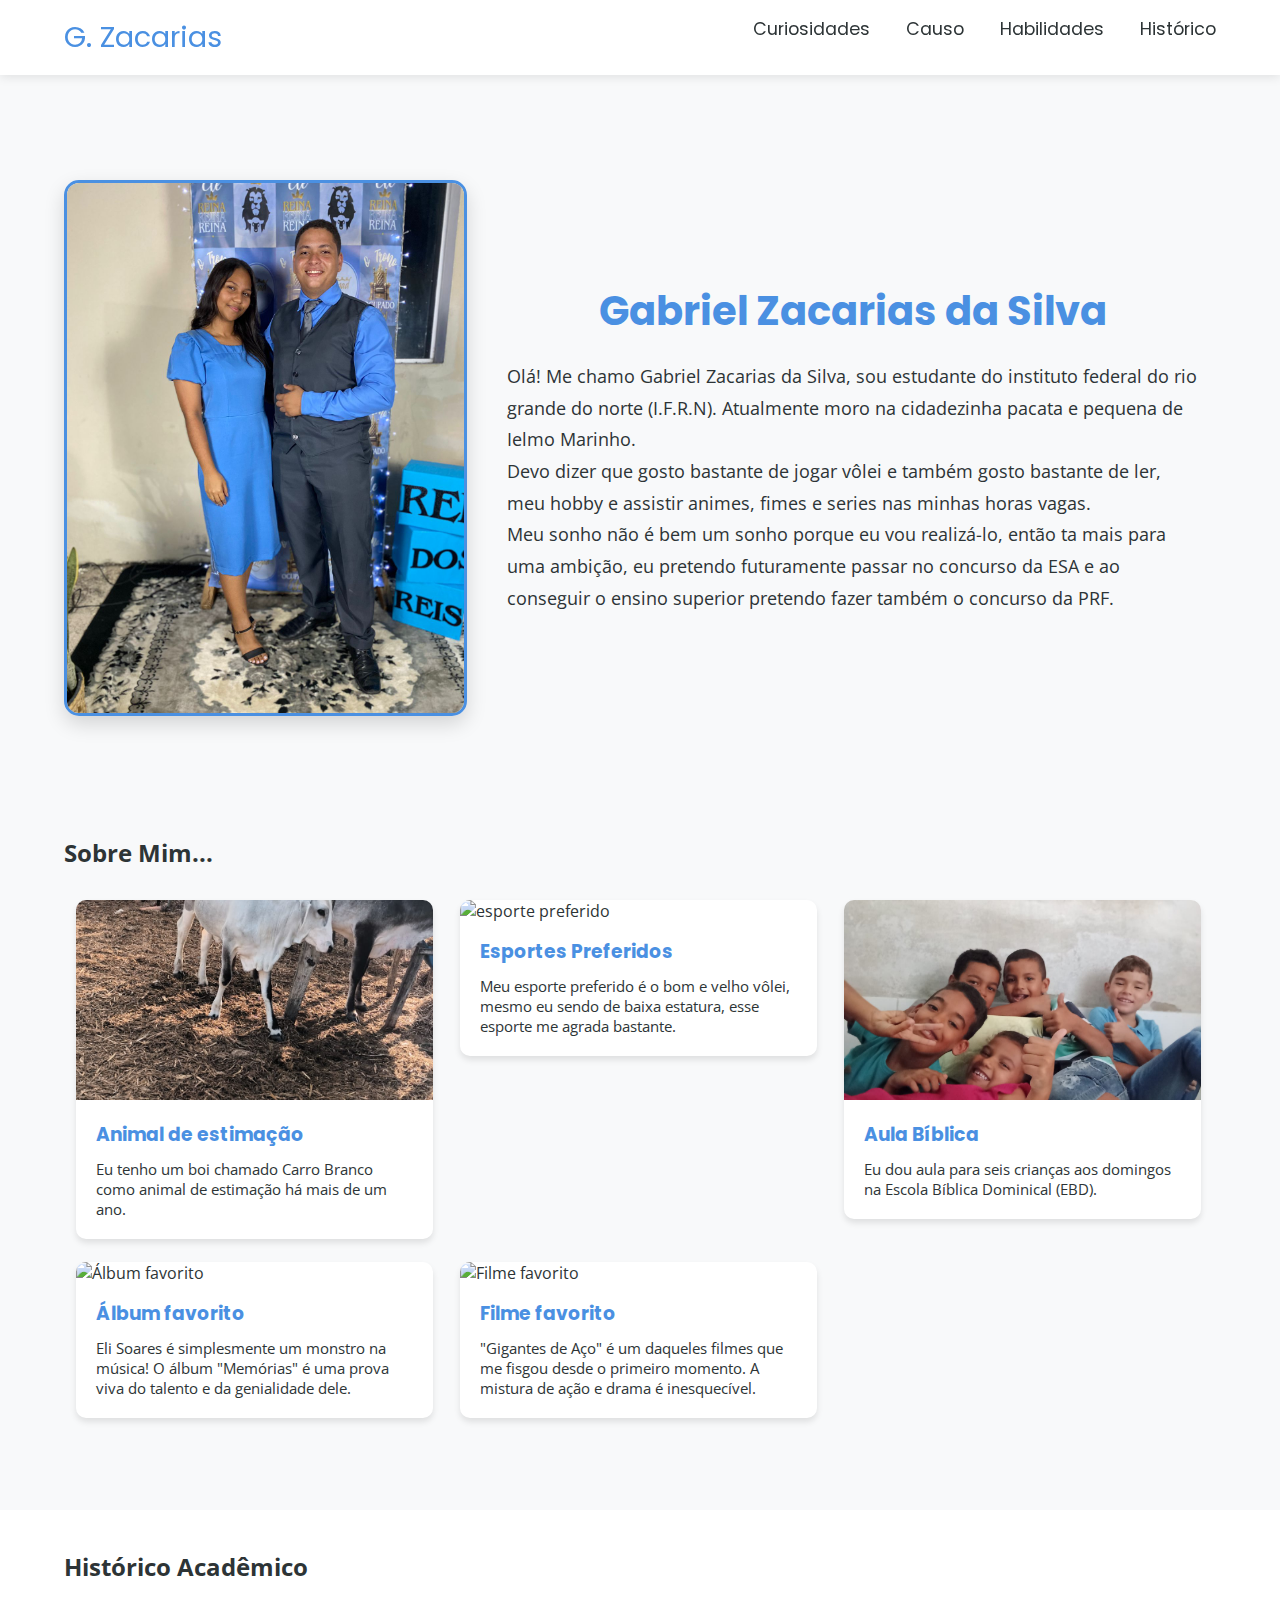
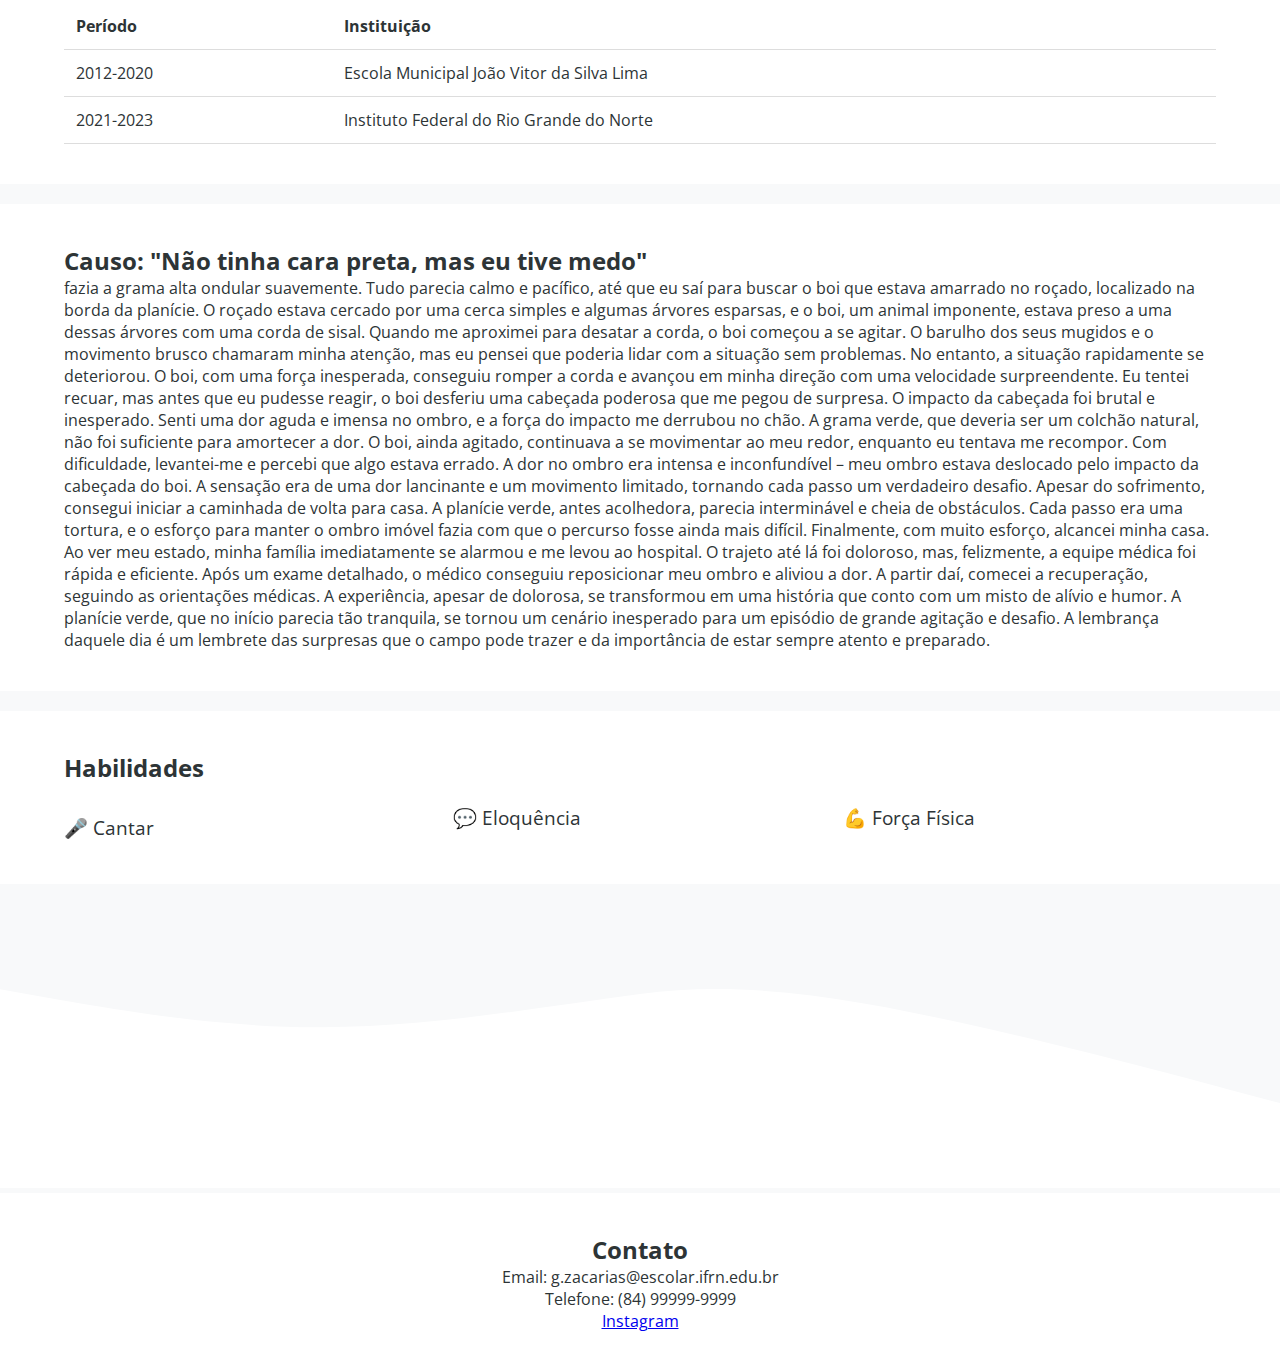
==== commit e1e4fc41: "Update index.html" ====
--- a/Site_Pessoal/index.html
+++ b/Site_Pessoal/index.html
@@ -22,7 +22,7 @@
 
     <section class="hero">
         <div class="hero-content">
-            <img src="http://127.0.0.1:5500/sitePessoal/imghero.jpg" alt="Gabriel Zacarias" class="hero-image">
+            <img src="imghero.jpg" alt="Gabriel Zacarias" class="hero-image">
             <div class="hero-text">
                 <h1>Gabriel Zacarias da Silva</h1>
                 <p>Olá! Me chamo Gabriel Zacarias da Silva, sou estudante do instituto federal do rio grande do norte (I.F.R.N). Atualmente moro na cidadezinha pacata e pequena de Ielmo Marinho. <br> Devo dizer que gosto bastante de jogar vôlei e também gosto bastante de ler, meu hobby e assistir animes, fimes e series nas minhas horas vagas.  <br> Meu sonho não é bem um sonho porque eu vou realizá-lo, então ta mais para uma ambição, eu pretendo futuramente passar no concurso da ESA e ao conseguir o ensino superior pretendo fazer também o concurso da PRF.</p>
@@ -42,7 +42,7 @@
             <h2>Sobre Mim...</h2>
             <div class="card-container">
                 <div class="card">
-                    <img src="http://127.0.0.1:5500/sitePessoal/animal%20de%20estima%C3%A7%C3%A3o.jpg" alt="Curiosidade 1">
+                    <img src="animal de estimação.jpg" alt="Curiosidade 1">
                     <h3>Animal de estimação</h3>
                     <p>Eu tenho um boi chamado Carro Branco como animal de estimação há mais de um ano.</p>
                 </div>
@@ -52,7 +52,7 @@
                     <p>Meu esporte preferido é o bom e velho vôlei, mesmo eu sendo de baixa estatura, esse esporte me agrada bastante.</p>
                 </div>
                 <div class="card">
-                    <img src="http://127.0.0.1:5500/sitePessoal/aulabiblica.jpg" alt="Aula bíblica">
+                    <img src="aulabiblica.jpg" alt="Aula bíblica">
                     <h3>Aula Bíblica</h3>
                     <p>Eu dou aula para seis crianças aos domingos na Escola Bíblica Dominical (EBD).</p>
                 </div>
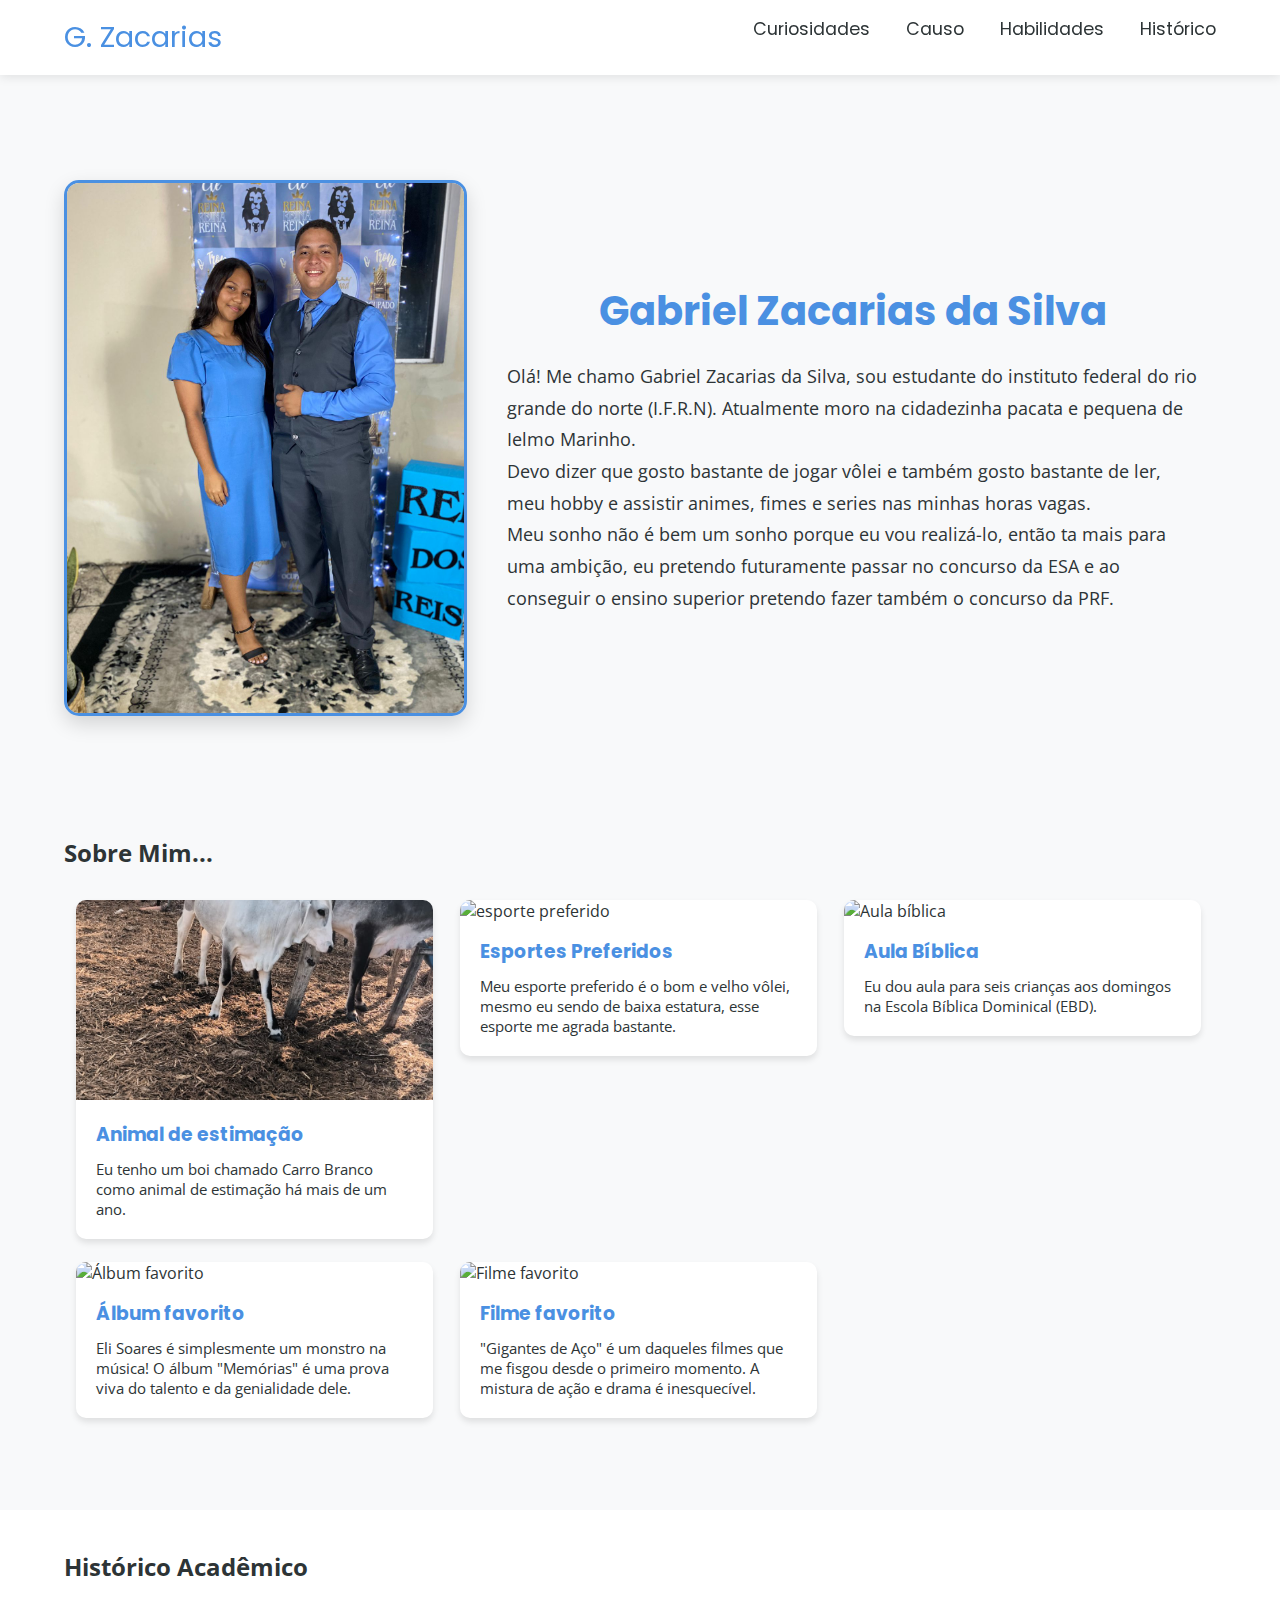
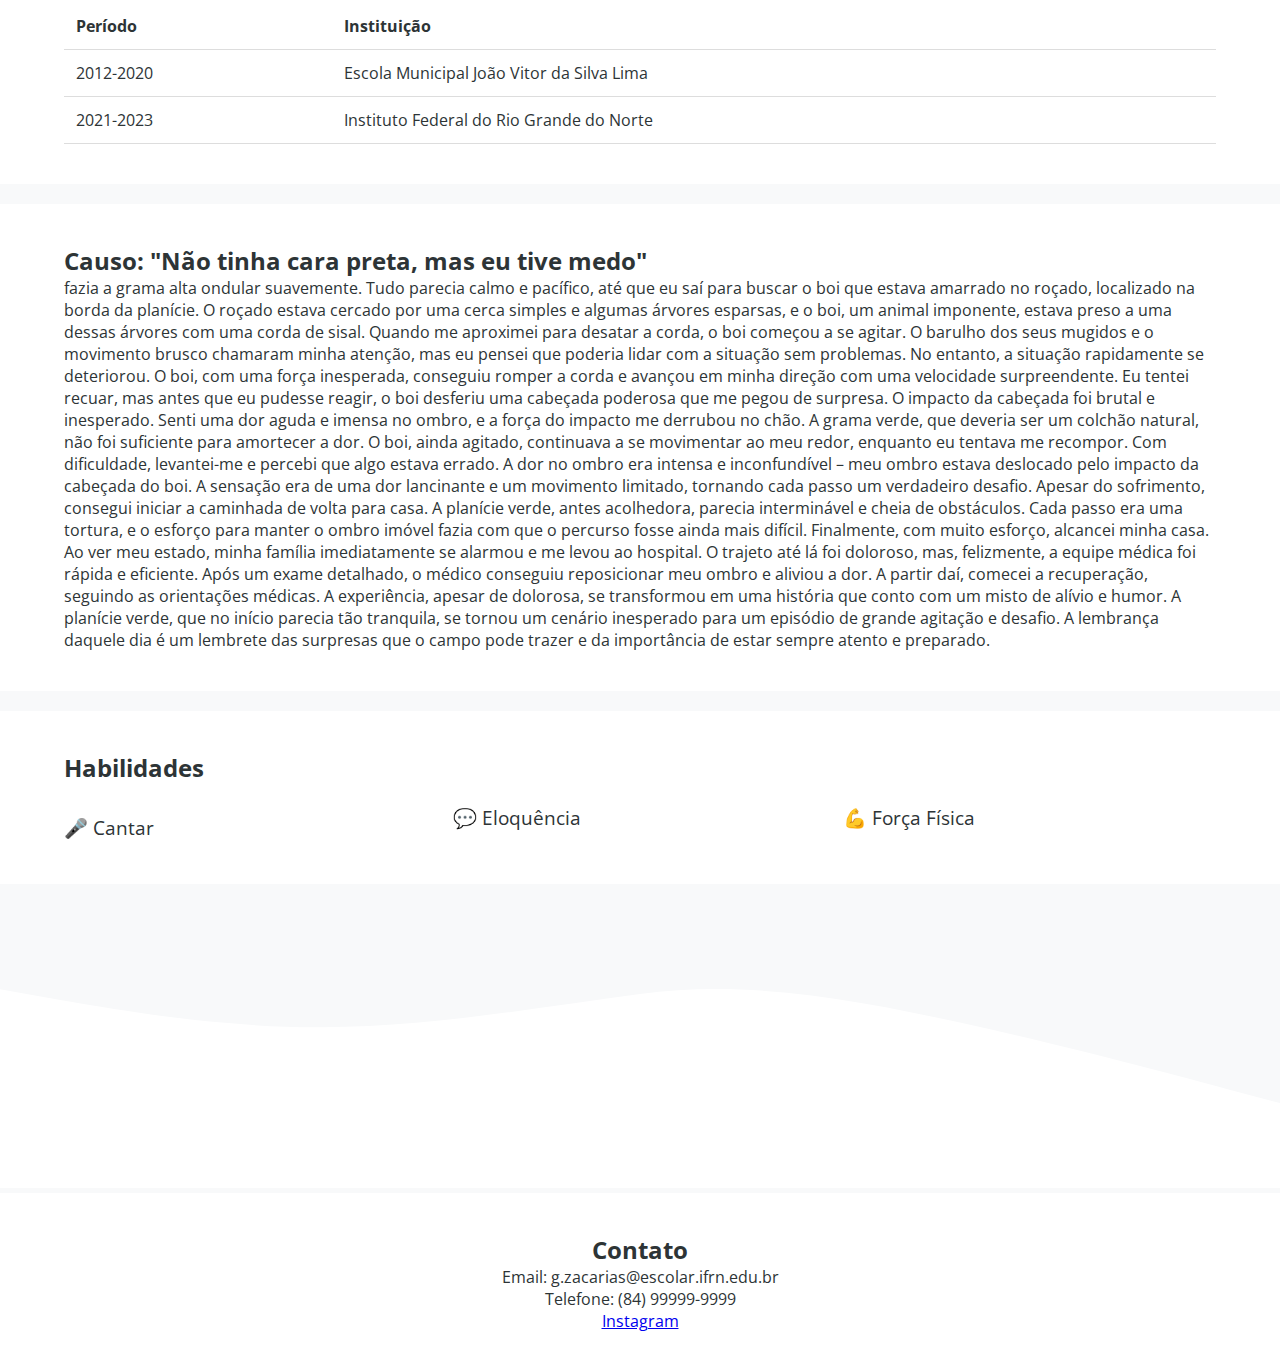
==== commit cd1e3064: "Update index.html" ====
--- a/Site_Pessoal/index.html
+++ b/Site_Pessoal/index.html
@@ -52,7 +52,7 @@
                     <p>Meu esporte preferido é o bom e velho vôlei, mesmo eu sendo de baixa estatura, esse esporte me agrada bastante.</p>
                 </div>
                 <div class="card">
-                    <img src="aulabiblica.jpg" alt="Aula bíblica">
+                    <img src="file:///C:/Users/gabri/Downloads/aulabiblica.jpg" alt="Aula bíblica">
                     <h3>Aula Bíblica</h3>
                     <p>Eu dou aula para seis crianças aos domingos na Escola Bíblica Dominical (EBD).</p>
                 </div>
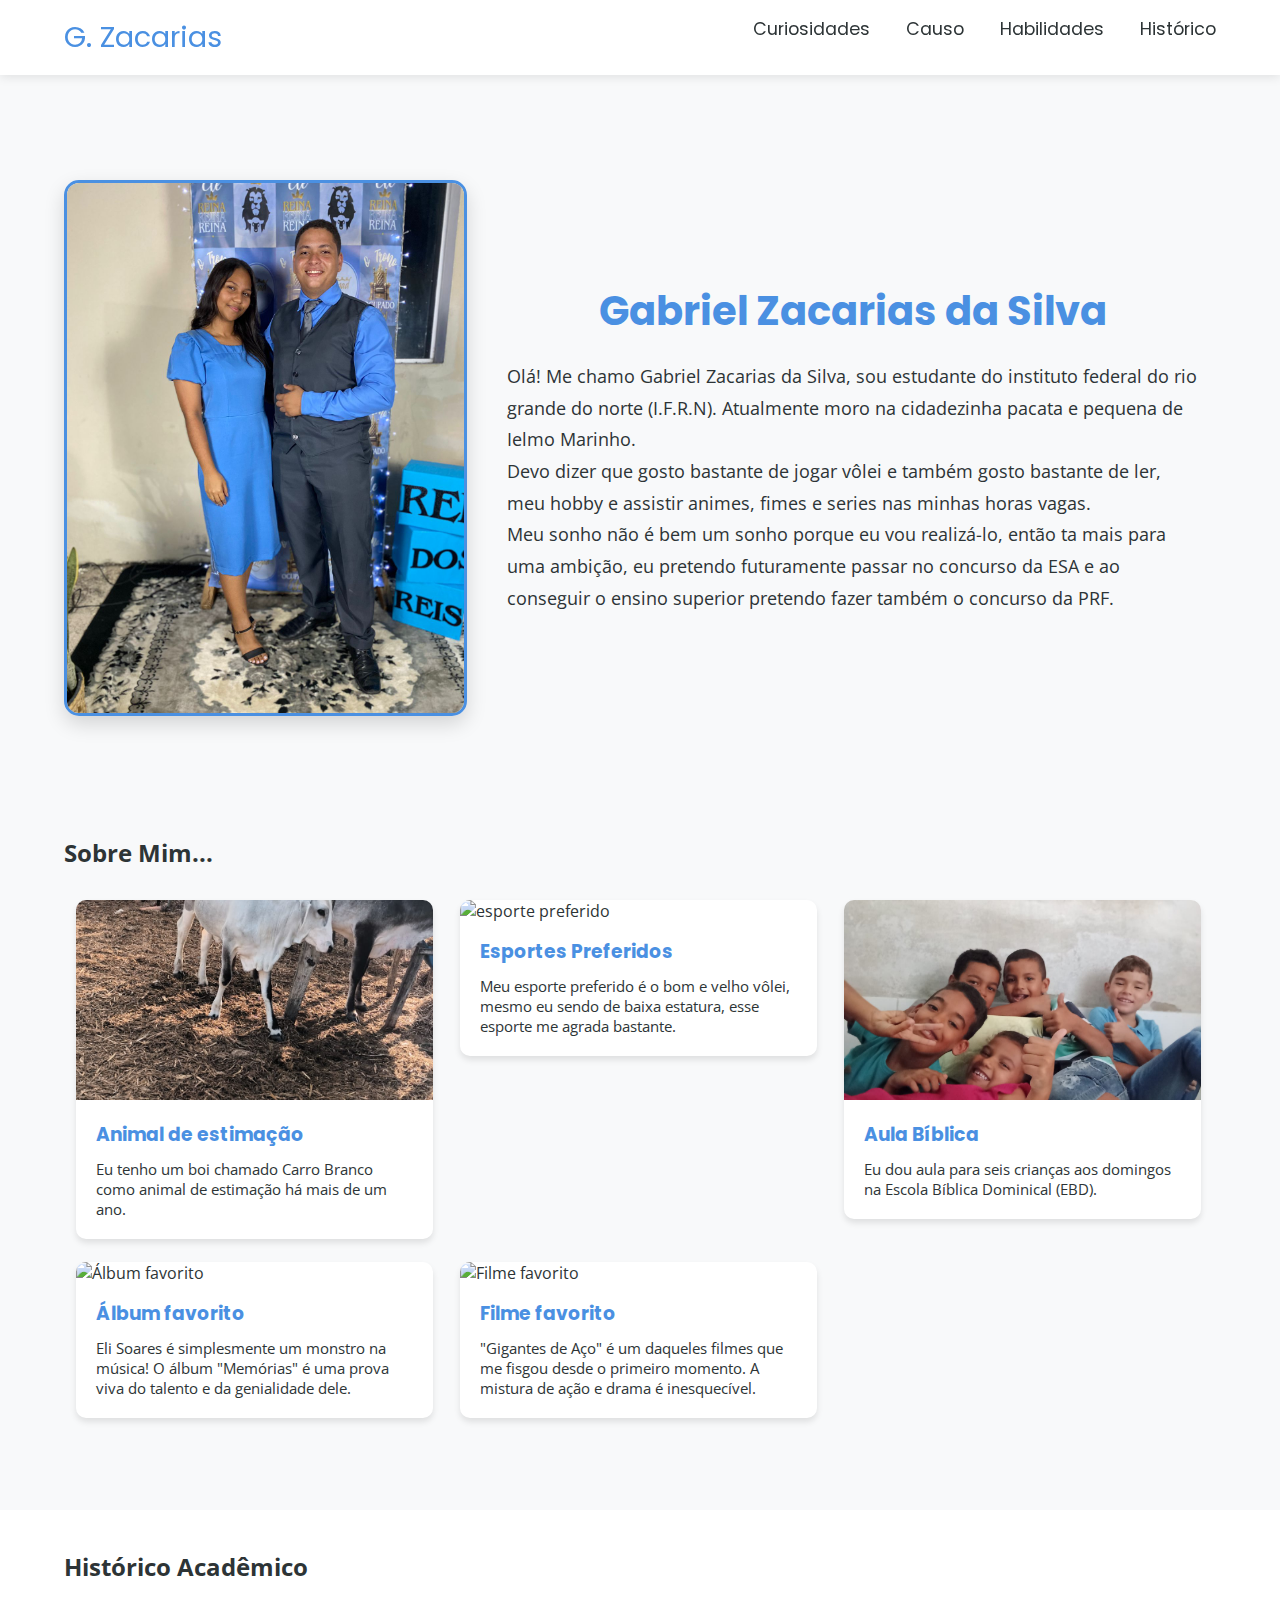
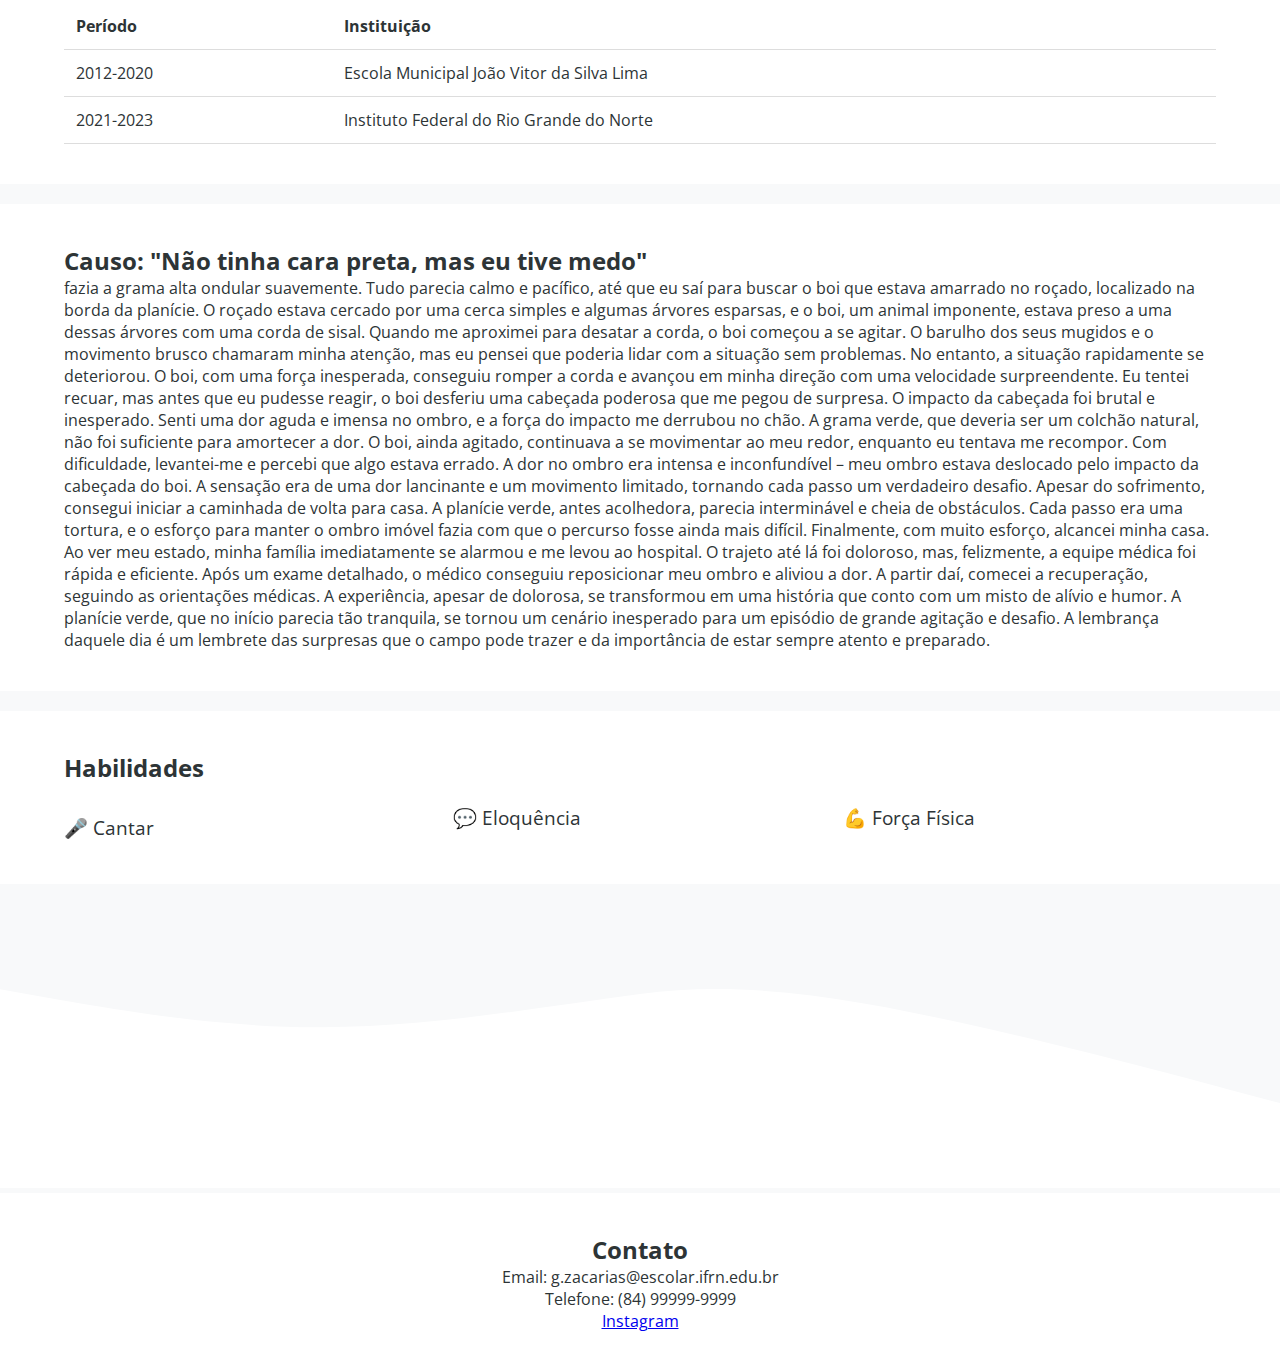
==== commit 0e04fff0: "Update index.html" ====
--- a/Site_Pessoal/index.html
+++ b/Site_Pessoal/index.html
@@ -52,7 +52,7 @@
                     <p>Meu esporte preferido é o bom e velho vôlei, mesmo eu sendo de baixa estatura, esse esporte me agrada bastante.</p>
                 </div>
                 <div class="card">
-                    <img src="file:///C:/Users/gabri/Downloads/aulabiblica.jpg" alt="Aula bíblica">
+                    <img src="aulabiblica.jpg" alt="Aula bíblica">
                     <h3>Aula Bíblica</h3>
                     <p>Eu dou aula para seis crianças aos domingos na Escola Bíblica Dominical (EBD).</p>
                 </div>
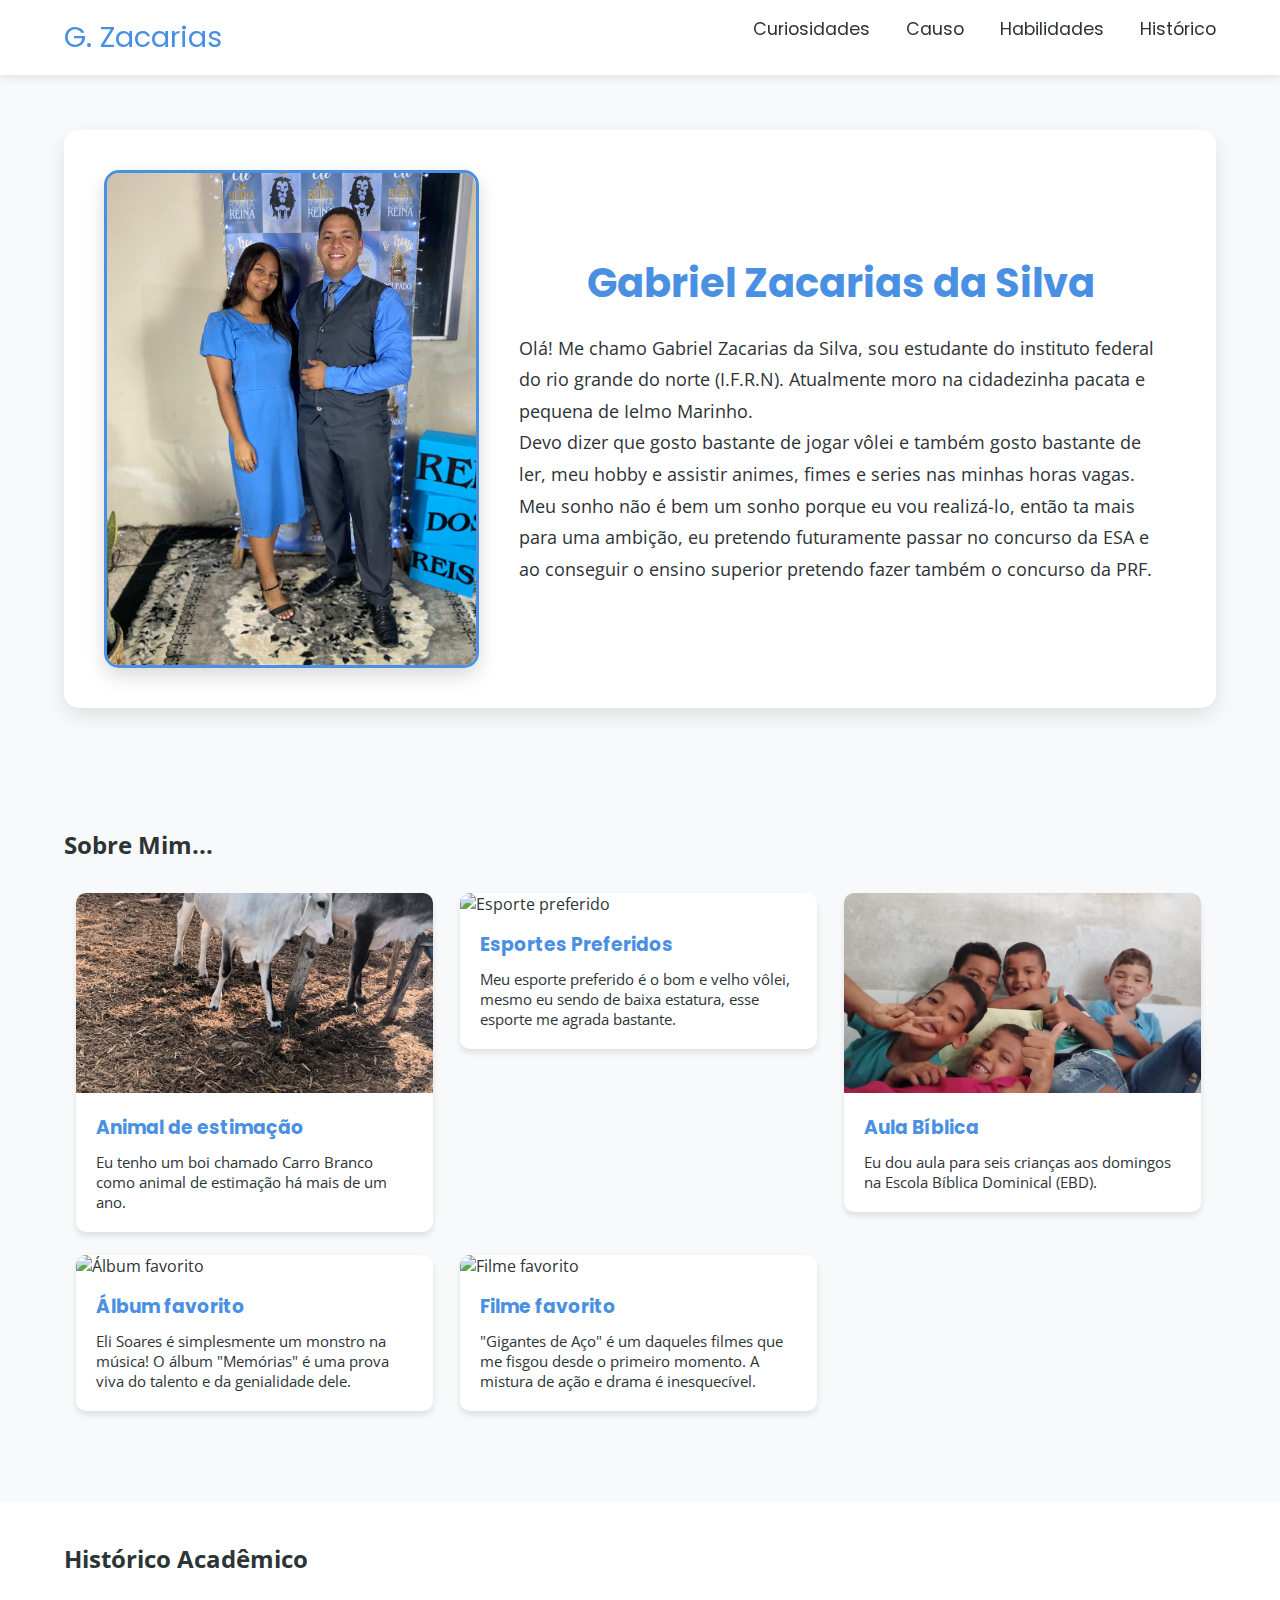
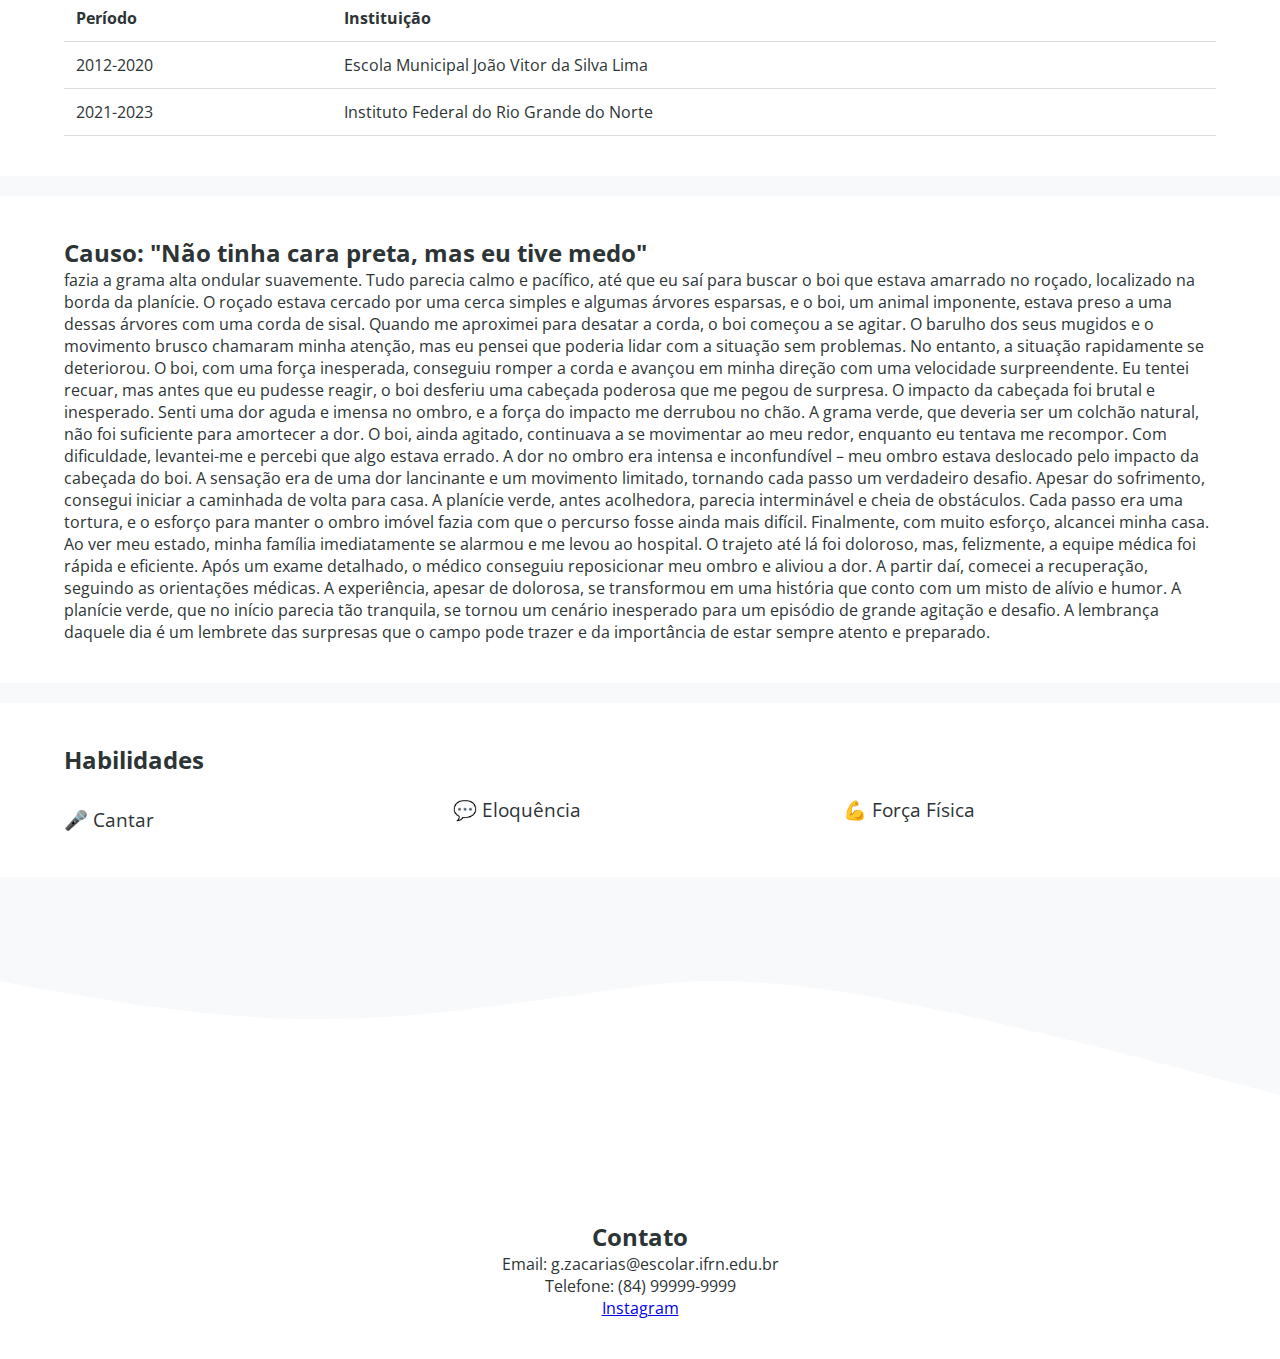
==== commit fa2c5808: "update" ====
--- a/Site_Pessoal/index.html
+++ b/Site_Pessoal/index.html
@@ -21,19 +21,14 @@
     </header>
 
     <section class="hero">
-        <div class="hero-content">
-            <img src="imghero.jpg" alt="Gabriel Zacarias" class="hero-image">
-            <div class="hero-text">
-                <h1>Gabriel Zacarias da Silva</h1>
-                <p>Olá! Me chamo Gabriel Zacarias da Silva, sou estudante do instituto federal do rio grande do norte (I.F.R.N). Atualmente moro na cidadezinha pacata e pequena de Ielmo Marinho. <br> Devo dizer que gosto bastante de jogar vôlei e também gosto bastante de ler, meu hobby e assistir animes, fimes e series nas minhas horas vagas.  <br> Meu sonho não é bem um sonho porque eu vou realizá-lo, então ta mais para uma ambição, eu pretendo futuramente passar no concurso da ESA e ao conseguir o ensino superior pretendo fazer também o concurso da PRF.</p>
+        <div class="hero-destaque">
+            <div class="hero-content">
+                <img src="imghero.jpg" alt="Gabriel Zacarias" class="hero-image">
+                <div class="hero-text">
+                    <h1>Gabriel Zacarias da Silva</h1>
+                    <p>Olá! Me chamo Gabriel Zacarias da Silva, sou estudante do instituto federal do rio grande do norte (I.F.R.N). Atualmente moro na cidadezinha pacata e pequena de Ielmo Marinho. <br> Devo dizer que gosto bastante de jogar vôlei e também gosto bastante de ler, meu hobby e assistir animes, fimes e series nas minhas horas vagas.  <br> Meu sonho não é bem um sonho porque eu vou realizá-lo, então ta mais para uma ambição, eu pretendo futuramente passar no concurso da ESA e ao conseguir o ensino superior pretendo fazer também o concurso da PRF.</p>
+                </div>
             </div>
-        </div>
-    </section>
-
-    
-</body>
-</html>
-            
         </div>
     </section>
 
@@ -42,12 +37,12 @@
             <h2>Sobre Mim...</h2>
             <div class="card-container">
                 <div class="card">
-                    <img src="animal de estimação.jpg" alt="Curiosidade 1">
+                    <img src="animal de estimação.jpg" alt="Animal de estimação">
                     <h3>Animal de estimação</h3>
                     <p>Eu tenho um boi chamado Carro Branco como animal de estimação há mais de um ano.</p>
                 </div>
                 <div class="card">
-                    <img src="https://conteudo.imguol.com.br/c/esporte/72/2022/09/06/leal-e-um-dos-destaques-no-ataque-da-selecao-brasileira-de-volei-1662493763877_v2_4x3.jpg" alt="esporte preferido">
+                    <img src="https://conteudo.imguol.com.br/c/esporte/72/2022/09/06/leal-e-um-dos-destaques-no-ataque-da-selecao-brasileira-de-volei-1662493763877_v2_4x3.jpg" alt="Esporte preferido">
                     <h3>Esportes Preferidos</h3>
                     <p>Meu esporte preferido é o bom e velho vôlei, mesmo eu sendo de baixa estatura, esse esporte me agrada bastante.</p>
                 </div>
@@ -89,7 +84,7 @@
 
         <section id="causo" class="causo">
             <h2>Causo: "Não tinha cara preta, mas eu tive medo"</h2>
-            <p> fazia a grama alta ondular suavemente. Tudo parecia calmo e pacífico, até que eu saí para buscar o boi que estava amarrado no roçado, localizado na borda da planície.
+            <p>fazia a grama alta ondular suavemente. Tudo parecia calmo e pacífico, até que eu saí para buscar o boi que estava amarrado no roçado, localizado na borda da planície.
 
                 O roçado estava cercado por uma cerca simples e algumas árvores esparsas, e o boi, um animal imponente, estava preso a uma dessas árvores com uma corda de sisal. Quando me aproximei para desatar a corda, o boi começou a se agitar. O barulho dos seus mugidos e o movimento brusco chamaram minha atenção, mas eu pensei que poderia lidar com a situação sem problemas.
                 
@@ -115,22 +110,21 @@
             </div>
         </section>
     </main>
-
     <div class="wave-footer">
         <svg viewBox="0 0 1440 320" xmlns="http://www.w3.org/2000/svg">
-            <path fill="#ffffff" fill-opacity="1"
-                d="M0,96L60,106.7C120,117,240,139,360,138.7C480,139,600,117,720,101.3C840,85,960,107,1080,133.3C1200,160,1320,192,1380,208L1440,224L1440,320L1380,320C1320,320,1200,320,1080,320C960,320,840,320,720,320C600,320,480,320,360,320C240,320,120,320,60,320L0,320Z">
-            </path>
+          <path fill="var(--cor-secundaria)" fill-opacity="1"
+            d="M0,96L60,106.7C120,117,240,139,360,138.7C480,139,600,117,720,101.3C840,85,960,107,1080,133.3C1200,160,1320,192,1380,208L1440,224L1440,320L1380,320C1320,320,1200,320,1080,320C960,320,840,320,720,320C600,320,480,320,360,320C240,320,120,320,60,320L0,320Z">
+          </path>
         </svg>
-    </div>
-
-    <footer class="footer">
+      </div>
+      
+      <footer class="footer">
         <div class="footer-conteudo">
-            <h2>Contato</h2>
-            <p>Email: g.zacarias@escolar.ifrn.edu.br</p>
-            <p>Telefone: (84) 99999-9999</p>
-            <a href="https://www.instagram.com/gabrielzacarias653/">Instagram</a>
+          <h2>Contato</h2>
+          <p>Email: g.zacarias@escolar.ifrn.edu.br</p>
+          <p>Telefone: (84) 99999-9999</p>
+          <a href="https://www.instagram.com/gabrielzacarias653/">Instagram</a>
         </div>
-    </footer>
+      </footer>
 </body>
 </html>--- a/Site_Pessoal/style.css
+++ b/Site_Pessoal/style.css
@@ -1,219 +1,226 @@
-
 :root {
-    --cor-primaria: #f8f9fa;
-    --cor-secundaria: #ffffff;
-    --cor-destaque: #4a90e2;
-    --cor-texto: #2d3436;
-    
-  }
-  
-  * {
-    margin: 0;
-    padding: 0;
-    box-sizing: border-box;
-  }
-  
-  body {
-    font-family: 'Open Sans', sans-serif;
-    color: var(--cor-texto);
-    background-color: var(--cor-primaria);
-  }
-  
-  .header {
-    background-color: var(--cor-secundaria);
-    padding: 1rem 5%;
-    box-shadow: 0 2px 10px rgba(0,0,0,0.1);
-    position: fixed;
-    width: 100%;
-    top: 0;
-    z-index: 1000;
-  }
-  
-  .nome-abreviado {
-    display: inline-block;
-  }
-  
-  .nome-abreviado p {
-    font-size: 1.8rem;
-    font-family: 'Poppins', sans-serif;
-    color: var(--cor-destaque);
-  }
-  
-  .nav-links {
-    display: block; /* Opcional, já que float força isso */
-    float: right;
-  
+  --cor-primaria: #f8f9fa;
+  --cor-secundaria: #ffffff;
+  --cor-destaque: #4a90e2;
+  --cor-texto: #2d3436;
+}
+
+* {
+  margin: 0;
+  padding: 0;
+  box-sizing: border-box;
+}
+
+body {
+  font-family: 'Open Sans', sans-serif;
+  color: var(--cor-texto);
+  background-color: var(--cor-primaria);
+}
+
+.header {
+  background-color: var(--cor-secundaria);
+  padding: 1rem 5%;
+  box-shadow: 0 2px 10px rgba(0, 0, 0, 0.1);
+  position: fixed;
+  width: 100%;
+  top: 0;
+  z-index: 1000;
+}
+
+.nome-abreviado {
+  display: inline-block;
+}
+
+.nome-abreviado p {
+  font-size: 1.8rem;
+  font-family: 'Poppins', sans-serif;
+  color: var(--cor-destaque);
+}
+
+.nav-links {
+  display: block; /* Opcional, já que float força isso */
+  float: right;
+}
+
+.nav-links a {
+  font-size: 1.1rem;
+  margin-left: 2rem;
+  color: var(--cor-texto);
+  text-decoration: none;
+  font-family: 'Poppins', sans-serif;
+}
+
+.nav-links a:hover {
+  color: var(--cor-destaque);
+}
+
+/* Hero Section */
+.hero {
+  padding: 120px 5% 80px;
+  margin-top: 10px;
+}
+
+.hero-destaque {
+  background-color: var(--cor-secundaria);
+  padding: 40px;
+  border-radius: 15px;
+  box-shadow: 0 8px 20px rgba(0, 0, 0, 0.1);
+  max-width: 1200px;
+  margin: 0 auto;
+}
+
+.hero-content {
+  max-width: 1200px;
+  margin: 0 auto;
+  display: flex;
+  align-items: center; /* Alinha a imagem e o texto verticalmente */
+  gap: 40px; /* Espaço entre a imagem e o texto */
+}
+
+.hero-image {
+  width: 35%;
+  border-radius: 15px;
+  border: 3px solid var(--cor-destaque);
+  box-shadow: 0 8px 20px rgba(0, 0, 0, 0.15);
+}
+
+.hero-text {
+  width: 60%;
+  text-align: left;
+  display: flex;
+  flex-direction: column;
+  justify-content: center; /* Centraliza o conteúdo verticalmente */
+  height: 100%; /* Faz o texto ter a mesma altura da imagem */
+}
+
+.hero-text h1 {
+  font-size: 2.5rem;
+  font-family: 'Poppins', sans-serif;
+  color: var(--cor-destaque);
+  margin-bottom: 20px;
+  text-align: center; /* Centraliza o nome */
+}
+
+.hero-text p {
+  font-size: 1.1rem;
+  line-height: 1.8;
+  color: var(--cor-texto);
+}
+
+/* Restante do CSS (curiosidades, histórico, causo, habilidades, footer) */
+
+.curiosidades {
+  padding: 40px 5%;
+}
+
+.card-container {
+  margin: 20px auto;
+  max-width: 1200px;
+}
+
+.card {
+  width: 31%;
+  display: inline-block;
+  margin: 1%;
+  background: var(--cor-secundaria);
+  border-radius: 10px;
+  box-shadow: 0 4px 6px rgba(0, 0, 0, 0.1);
+  vertical-align: top;
+  text-align: left;
+}
+
+.card img {
+  width: 100%;
+  height: 200px;
+  object-fit: cover;
+  border-radius: 10px 10px 0 0;
+}
+
+.card h3 {
+  font-family: 'Poppins', sans-serif;
+  color: var(--cor-destaque);
+  padding: 15px 20px 0;
+}
+
+.card p {
+  padding: 10px 20px 20px;
+  font-size: 0.95em;
+}
+
+.historico, .causo, .habilidades {
+  padding: 40px 5%;
+  background-color: var(--cor-secundaria);
+  margin: 20px 0;
+}
+
+table {
+  width: 100%;
+  border-collapse: collapse;
+  margin-top: 20px;
+}
+
+th, td {
+  padding: 12px;
+  text-align: left;
+  border-bottom: 1px solid #ddd;
+}
+
+.habilidades-content {
+  column-count: 3;
+  margin-top: 20px;
+}
+
+.habilidades-content p {
+  font-size: 1.2em;
+  margin: 10px 0;
+}
+
+/* Footer com efeito de onda */
+.wave-footer {
+  background-color: var(--cor-primaria);
+  position: relative;
+  margin-top: -1px; /* Para cobrir qualquer espaço em branco */
+}
+
+.wave-footer svg {
+  display: block;
+  width: 100%;
+  height: auto;
+}
+
+.footer {
+  background-color: var(--cor-secundaria);
+  padding: 40px 5%;
+  text-align: center;
+}
+
+@media (max-width: 768px) {
+  .hero-text, .hero-image {
+      width: 100%;
+      display: block;
+  }
+  
+  .hero-text {
+      padding-right: 0;
+      margin-bottom: 30px;
+  }
+  
+  .card {
+      width: 48%;
+  }
+  
+  .habilidades-content {
+      column-count: 1;
+  }
+}
+
+@media (max-width: 480px) {
+  .card {
+      width: 100%;
   }
   
   .nav-links a {
-    font-size: 1.1rem;
-    margin-left: 2rem;
-    color: var(--cor-texto);
-    text-decoration: none;
-    font-family: 'Poppins', sans-serif;
-  }
-  
-  .nav-links a:hover {
-    color: var(--cor-destaque);
-  }
-  
-  .hero {
-    padding: 120px 5% 80px;
-    margin-top: 60px;
-  }
-  
-  .hero-content {
-    max-width: 1200px;
-    margin: 0 auto;
-    display: flex;
-    align-items: center; /* Alinha a imagem e o texto verticalmente */
-    gap: 40px; /* Espaço entre a imagem e o texto */
-  }
-  
-  .hero-image {
-    width: 35%;
-    border-radius: 15px;
-    border: 3px solid var(--cor-destaque);
-    box-shadow: 0 8px 20px rgba(0,0,0,0.15);
-  }
-  
-  .hero-text {
-    width: 60%;
-    text-align: left;
-    display: flex;
-    flex-direction: column;
-    justify-content: center; 
-    height: 100%; 
-  }
-  
-  .hero-text h1 {
-    font-size: 2.5rem;
-    font-family: 'Poppins', sans-serif;
-    color: var(--cor-destaque);
-    margin-bottom: 20px;
-    text-align: center; 
-  }
-  
-  .hero-text p {
-    font-size: 1.1rem;
-    line-height: 1.8;
-    color: var(--cor-texto);
-  }
-  
-  
-  
-  
-  .hero-image {
-    width: 35%;
-    display: inline-block;
-    vertical-align: top;
-    border-radius: 15px;
-    border: 3px solid var(--cor-destaque);
-  }
-  
-  .curiosidades {
-    padding: 40px 5%;
-  }
-  
-  .card-container {
-    margin: 20px auto;
-    max-width: 1200px;
-  }
-  
-  .card {
-    width: 31%;
-    display: inline-block;
-    margin: 1%;
-    background: var(--cor-secundaria);
-    border-radius: 10px;
-    box-shadow: 0 4px 6px rgba(0,0,0,0.1);
-    vertical-align: top;
-    text-align: left;
-  }
-  
-  .card img {
-    width: 100%;
-    height: 200px;
-    object-fit: cover;
-    border-radius: 10px 10px 0 0;
-  }
-  
-  .card h3 {
-    font-family: 'Poppins', sans-serif;
-    color: var(--cor-destaque);
-    padding: 15px 20px 0;
-  }
-  
-  .card p {
-    padding: 10px 20px 20px;
-    font-size: 0.95em;
-  }
-  
-  .historico, .causo, .habilidades {
-    padding: 40px 5%;
-    background-color: var(--cor-secundaria);
-    margin: 20px 0;
-  }
-  
-  table {
-    width: 100%;
-    border-collapse: collapse;
-    margin-top: 20px;
-  }
-  
-  th, td {
-    padding: 12px;
-    text-align: left;
-    border-bottom: 1px solid #ddd;
-  }
-  
-  .habilidades-content {
-    column-count: 3;
-    margin-top: 20px;
-  }
-  
-  .habilidades-content p {
-    font-size: 1.2em;
-    margin: 10px 0;
-  }
-  
-  .wave-footer {
-    background-color: var(--cor-primaria);
-  }
-  
-  .footer {
-    background-color: var(--cor-secundaria);
-    padding: 40px 5%;
-    text-align: center;
-  }
-  
-  @media (max-width: 768px) {
-    .hero-text, .hero-image {
-        width: 100%;
-        display: block;
-    }
-    
-    .hero-text {
-        padding-right: 0;
-        margin-bottom: 30px;
-    }
-    
-    .card {
-        width: 48%;
-    }
-    
-    .habilidades-content {
-        column-count: 1;
-    }
-  }
-  
-  @media (max-width: 480px) {
-    .card {
-        width: 100%;
-    }
-    
-    .nav-links a {
-        margin-left: 1rem;
-        font-size: 1rem;
-    }
-  }+      margin-left: 1rem;
+      font-size: 1rem;
+  }
+}